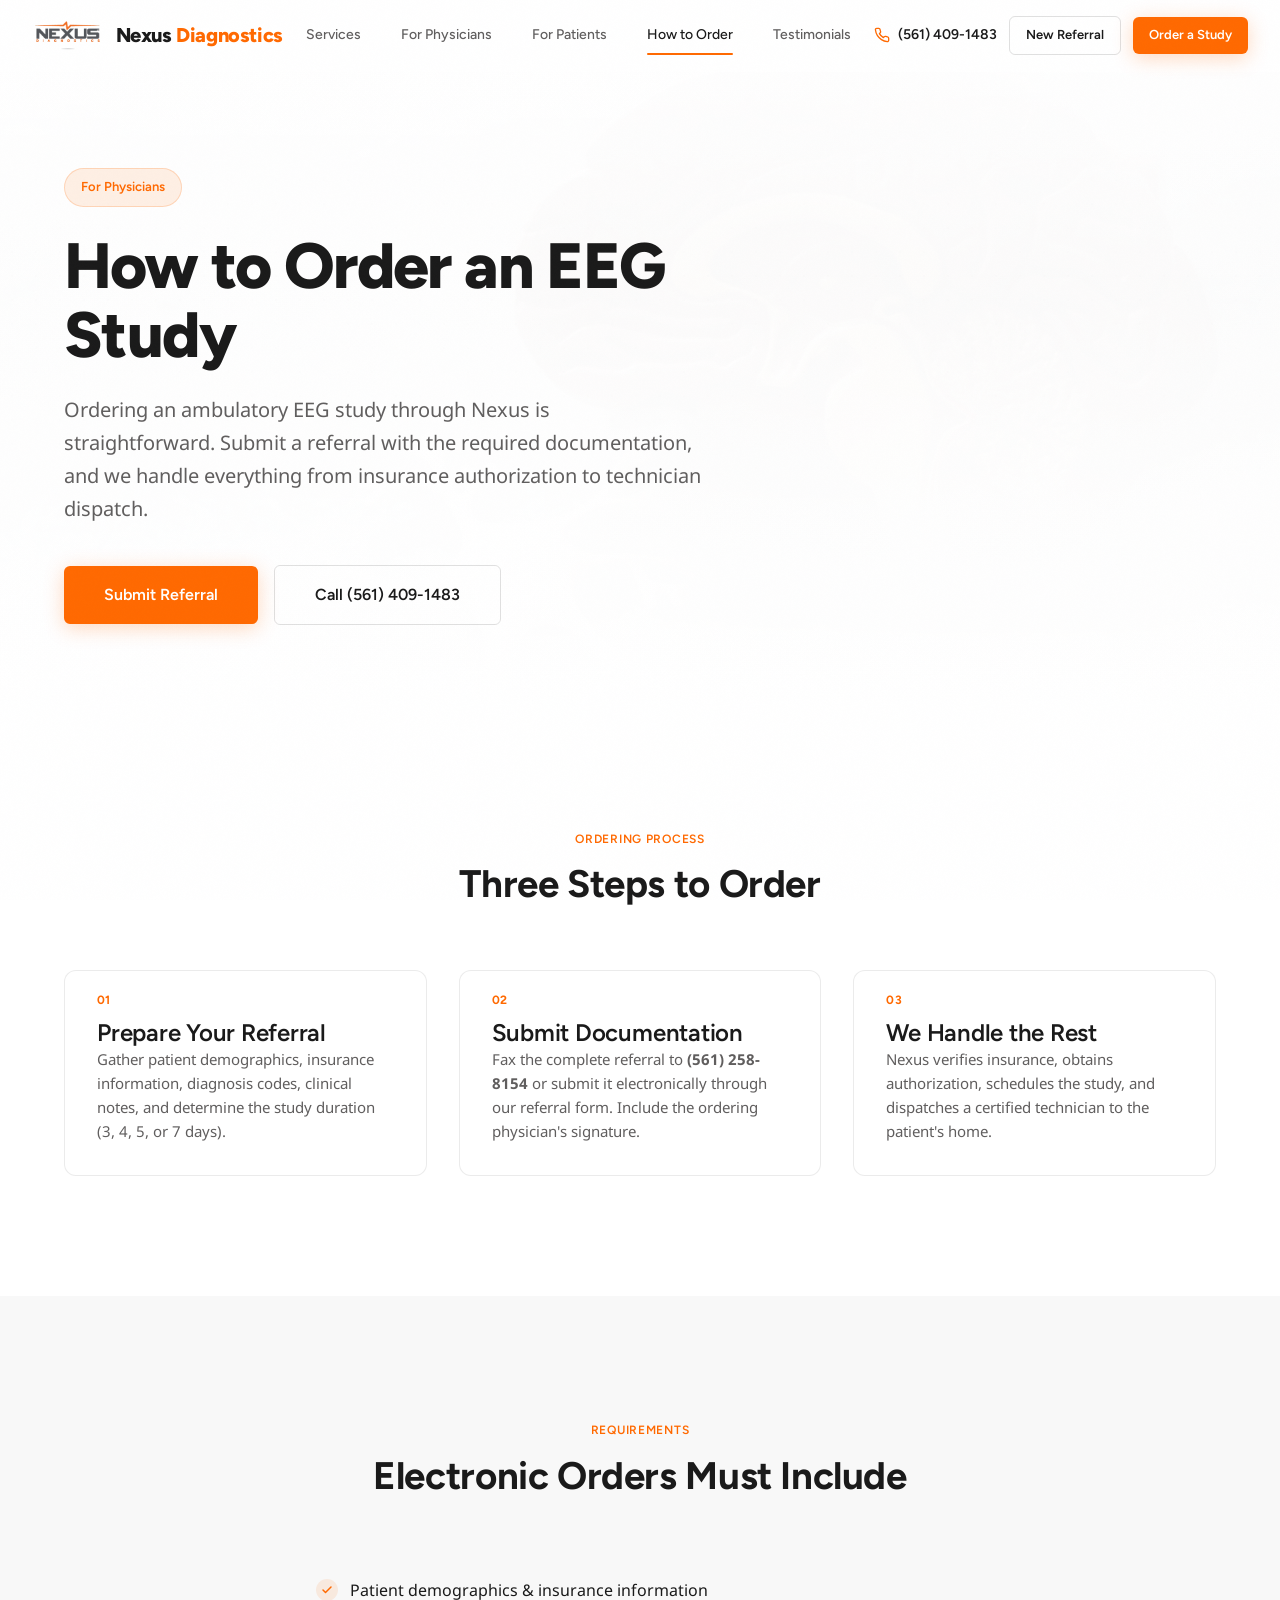
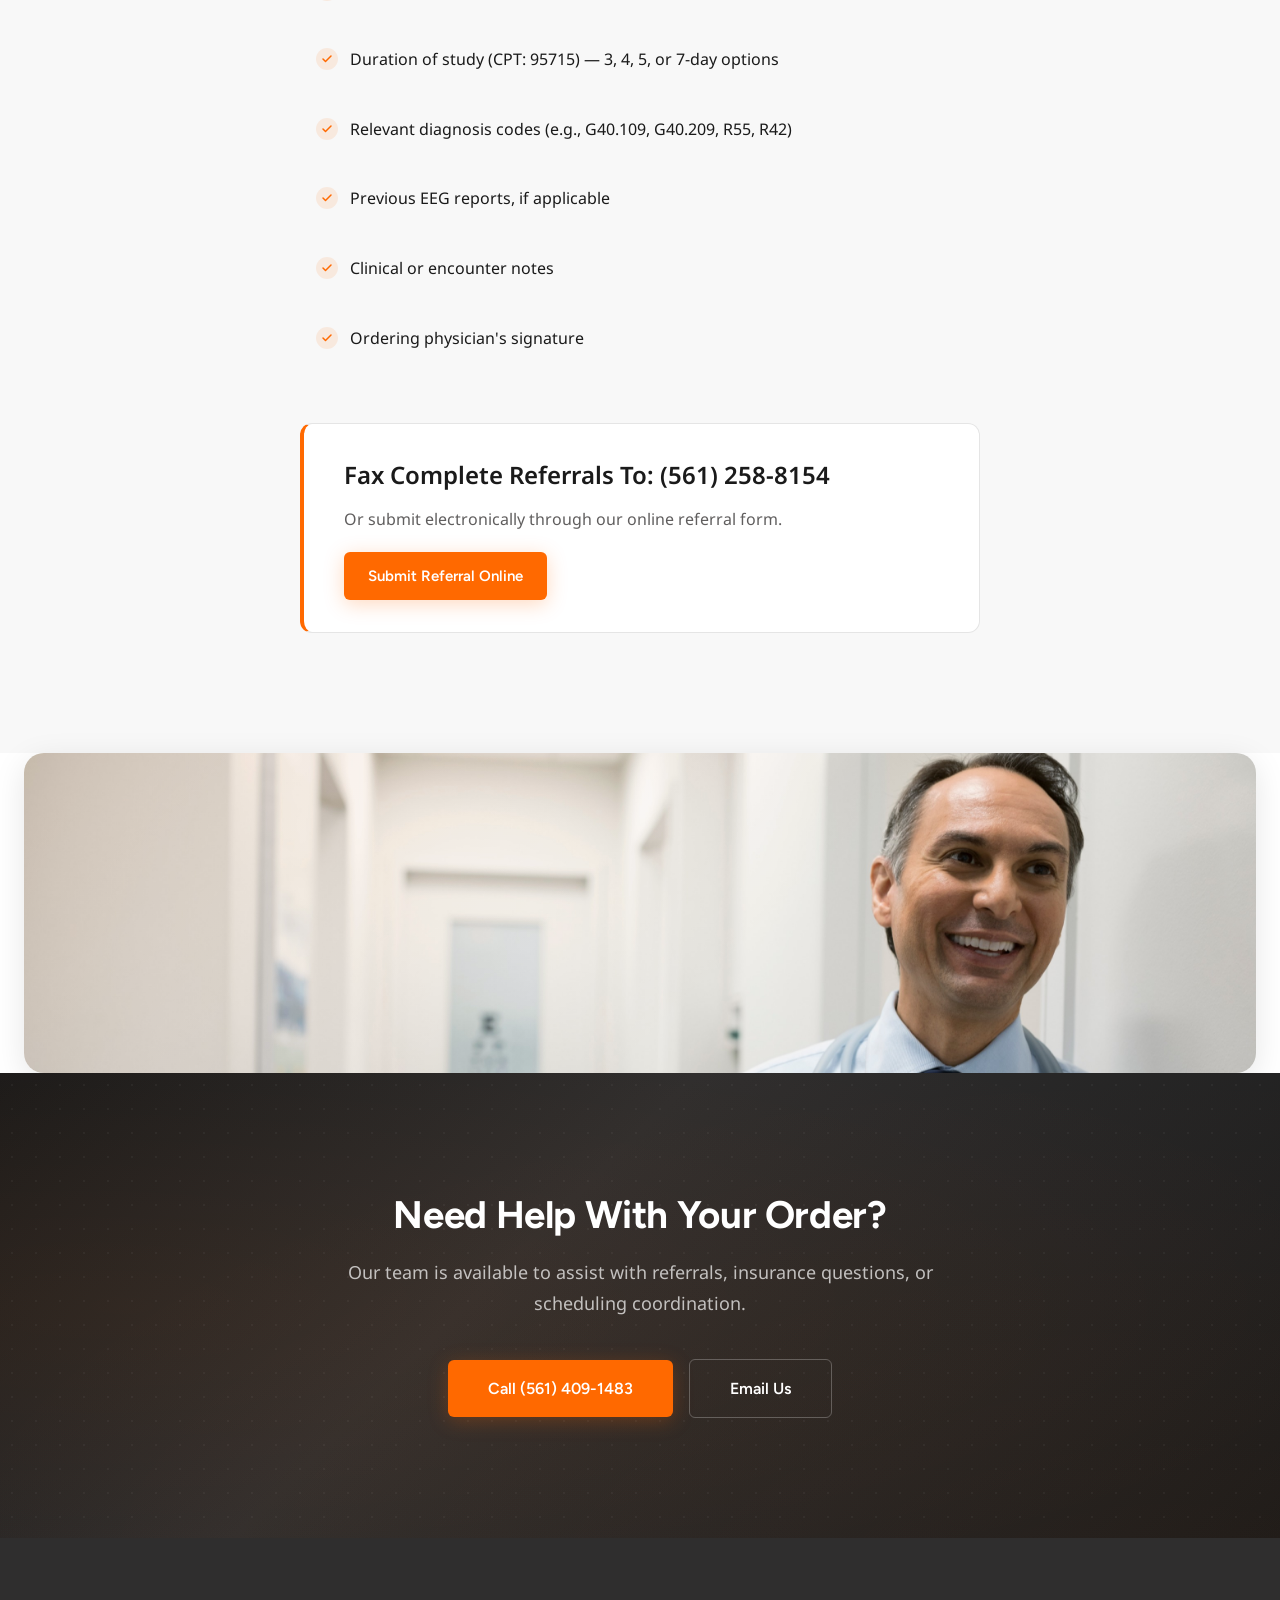
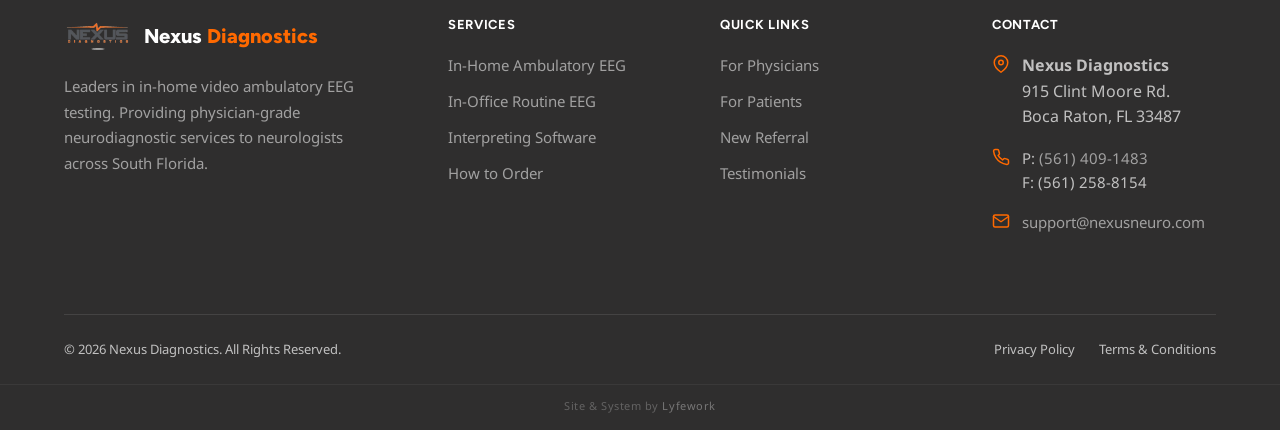
==== pages/ordering.html @ 886b4eed "Nexus Diagnostics — full 10-page website rebuild Complete rebuild of nexusneuro.com by Lyfework. - 1" ====
<!doctype html>
<html lang="en">
  <head>
    <meta charset="UTF-8" />
    <meta name="viewport" content="width=device-width, initial-scale=1.0" />
    <title>
      How to Order an EEG Study | Nexus Diagnostics | Boca Raton, FL
    </title>
    <meta
      name="description"
      content="Order an ambulatory EEG study from Nexus Diagnostics. Fax or submit electronically. We handle insurance, scheduling, and technician dispatch across South Florida."
    />
    <link rel="canonical" href="https://www.nexusneuro.com/ordering" />

    <!-- Open Graph -->
    <meta
      property="og:title"
      content="How to Order an EEG Study | Nexus Diagnostics"
    />
    <meta
      property="og:description"
      content="Order an ambulatory EEG study from Nexus Diagnostics. Fax or submit electronically. We handle insurance, scheduling, and technician dispatch across South Florida."
    />
    <meta property="og:url" content="https://www.nexusneuro.com/ordering" />
    <meta property="og:type" content="website" />
    <meta property="og:site_name" content="Nexus Diagnostics" />

    <!-- Twitter -->
    <meta name="twitter:card" content="summary_large_image" />
    <meta
      name="twitter:title"
      content="How to Order an EEG Study | Nexus Diagnostics"
    />
    <meta
      name="twitter:description"
      content="Order an ambulatory EEG study from Nexus Diagnostics. Fax or submit electronically. We handle insurance, scheduling, and technician dispatch across South Florida."
    />

    <!-- Fonts -->
    <link rel="preconnect" href="https://fonts.googleapis.com" />
    <link rel="preconnect" href="https://fonts.gstatic.com" crossorigin />
    <link
      href="https://fonts.googleapis.com/css2?family=Figtree:wght@400;500;600;700;800&family=Noto+Sans:wght@400;500;600;700&display=swap"
      rel="stylesheet"
    />

    <!-- Favicon -->
    <link rel="icon" href="data:image/svg+xml,<svg xmlns='http://www.w3.org/2000/svg' viewBox='0 0 100 100'><rect rx='20' width='100' height='100' fill='%23FF6900'/><text x='50' y='72' font-size='60' font-family='system-ui' font-weight='800' fill='white' text-anchor='middle'>N</text></svg>" type="image/svg+xml" />

    <!-- Styles -->
    <link rel="stylesheet" href="../css/main.css" />
  </head>
  <body class="noise">
    <!-- Skip to Content -->
    <a href="#main-content" class="skip-to-content">Skip to content</a>
    <!-- Scroll Progress -->
    <div class="scroll-progress" aria-hidden="true"></div>

    <!-- Header -->
    <header class="site-header" role="banner">
      <div class="header-inner">
        <a
          href="../index.html"
          class="header-logo"
          aria-label="Nexus Diagnostics Home"
        >
          <img
            src="../assets/images/nexus-logo.png"
            alt="Nexus Diagnostics"
            width="160"
            height="64"
          />
          <div class="header-logo-text">Nexus <span>Diagnostics</span></div>
        </a>

        <nav class="header-nav" aria-label="Main navigation">
          <a href="services.html">Services</a>
          <a href="physicians.html">For Physicians</a>
          <a href="patients.html">For Patients</a>
          <a href="ordering.html" class="active">How to Order</a>
          <a href="testimonials.html">Testimonials</a>
        </nav>

        <div class="header-ctas">
          <a
            href="tel:5614091483"
            class="header-phone"
            aria-label="Call Nexus Diagnostics"
          >
            <svg
              xmlns="http://www.w3.org/2000/svg"
              width="16"
              height="16"
              viewBox="0 0 24 24"
              fill="none"
              stroke="currentColor"
              stroke-width="2"
              stroke-linecap="round"
              stroke-linejoin="round"
            >
              <path
                d="M22 16.92v3a2 2 0 0 1-2.18 2 19.79 19.79 0 0 1-8.63-3.07 19.5 19.5 0 0 1-6-6 19.79 19.79 0 0 1-3.07-8.67A2 2 0 0 1 4.11 2h3a2 2 0 0 1 2 1.72 12.84 12.84 0 0 0 .7 2.81 2 2 0 0 1-.45 2.11L8.09 9.91a16 16 0 0 0 6 6l1.27-1.27a2 2 0 0 1 2.11-.45 12.84 12.84 0 0 0 2.81.7A2 2 0 0 1 22 16.92z"
              />
            </svg>
            (561) 409-1483
          </a>
          <a href="referral.html" class="btn btn-outline btn-sm"
            >New Referral</a
          >
          <a href="ordering.html" class="btn btn-primary btn-sm btn-shine"
            >Order a Study</a
          >
        </div>

        <button
          class="menu-toggle"
          aria-label="Open menu"
          aria-expanded="false"
        >
          <span></span><span></span><span></span>
        </button>
      </div>
    </header>

    <!-- Mobile Navigation -->
    <nav class="mobile-nav" aria-label="Mobile navigation">
      <a href="../index.html">Home</a>
      <a href="services.html">Services</a>
      <a href="physicians.html">For Physicians</a>
      <a href="patients.html">For Patients</a>
      <a href="ordering.html">How to Order</a>
      <a href="testimonials.html">Testimonials</a>
      <a href="referral.html">New Referral</a>
      <a href="tel:5614091483" class="btn btn-outline">(561) 409-1483</a>
      <a href="ordering.html" class="btn btn-primary btn-shine"
        >Order a Study</a
      >
    </nav>

    <main id="main-content">
    <!-- Hero -->
    <section class="hero hero-sub bg-dots-light hero-with-image">
      <div class="hero-bg-image" aria-hidden="true">
        <img
          src="../assets/images/medical-technology.jpg"
          alt=""
          width="1200"
          height="800"
          loading="eager"
        />
      </div>
      <div class="container">
        <div class="hero-content" style="max-width: 720px">
          <div class="hero-badge reveal">For Physicians</div>
          <h1 class="h-display hero-title blur-reveal">
            How to Order an EEG Study
          </h1>
          <p class="hero-subtitle reveal">
            Ordering an ambulatory EEG study through Nexus is straightforward.
            Submit a referral with the required documentation, and we handle
            everything from insurance authorization to technician dispatch.
          </p>
          <div class="hero-actions reveal">
            <a
              href="referral.html"
              class="btn btn-primary btn-lg btn-shine btn-magnetic"
              >Submit Referral</a
            >
            <a href="tel:5614091483" class="btn btn-outline btn-lg"
              >Call (561) 409-1483</a
            >
          </div>
        </div>
      </div>
    </section>

    <!-- How to Order Process -->
    <section class="section" id="how-to-order">
      <div class="container">
        <div
          class="text-center reveal"
          style="max-width: 600px; margin: 0 auto var(--space-11)"
        >
          <span class="label">Ordering Process</span>
          <h2 class="h2" style="margin-top: var(--space-3)">
            Three Steps to Order
          </h2>
        </div>

        <div class="process-steps stagger">
          <div class="process-step reveal">
            <h3 class="h4">Prepare Your Referral</h3>
            <p>
              Gather patient demographics, insurance information, diagnosis
              codes, clinical notes, and determine the study duration (3, 4, 5,
              or 7 days).
            </p>
          </div>
          <div class="process-step reveal">
            <h3 class="h4">Submit Documentation</h3>
            <p>
              Fax the complete referral to <strong>(561) 258-8154</strong> or
              submit it electronically through our referral form. Include the
              ordering physician's signature.
            </p>
          </div>
          <div class="process-step reveal">
            <h3 class="h4">We Handle the Rest</h3>
            <p>
              Nexus verifies insurance, obtains authorization, schedules the
              study, and dispatches a certified technician to the patient's
              home.
            </p>
          </div>
        </div>
      </div>
    </section>

    <!-- Requirements -->
    <section class="section section-alt" id="requirements">
      <div class="container">
        <div
          class="text-center reveal"
          style="max-width: 600px; margin: 0 auto var(--space-11)"
        >
          <span class="label">Requirements</span>
          <h2 class="h2" style="margin-top: var(--space-3)">
            Electronic Orders Must Include
          </h2>
        </div>

        <div style="max-width: 680px; margin: 0 auto">
          <div class="checklist stagger">
            <div class="checklist-item reveal">
              <div class="checklist-icon">
                <svg
                  xmlns="http://www.w3.org/2000/svg"
                  width="12"
                  height="12"
                  viewBox="0 0 24 24"
                  fill="none"
                  stroke="currentColor"
                  stroke-width="3"
                  stroke-linecap="round"
                  stroke-linejoin="round"
                >
                  <polyline points="20 6 9 17 4 12" />
                </svg>
              </div>
              <span>Patient demographics &amp; insurance information</span>
            </div>
            <div class="checklist-item reveal">
              <div class="checklist-icon">
                <svg
                  xmlns="http://www.w3.org/2000/svg"
                  width="12"
                  height="12"
                  viewBox="0 0 24 24"
                  fill="none"
                  stroke="currentColor"
                  stroke-width="3"
                  stroke-linecap="round"
                  stroke-linejoin="round"
                >
                  <polyline points="20 6 9 17 4 12" />
                </svg>
              </div>
              <span
                >Duration of study (CPT: 95715) &mdash; 3, 4, 5, or 7-day
                options</span
              >
            </div>
            <div class="checklist-item reveal">
              <div class="checklist-icon">
                <svg
                  xmlns="http://www.w3.org/2000/svg"
                  width="12"
                  height="12"
                  viewBox="0 0 24 24"
                  fill="none"
                  stroke="currentColor"
                  stroke-width="3"
                  stroke-linecap="round"
                  stroke-linejoin="round"
                >
                  <polyline points="20 6 9 17 4 12" />
                </svg>
              </div>
              <span
                >Relevant diagnosis codes (e.g., G40.109, G40.209, R55,
                R42)</span
              >
            </div>
            <div class="checklist-item reveal">
              <div class="checklist-icon">
                <svg
                  xmlns="http://www.w3.org/2000/svg"
                  width="12"
                  height="12"
                  viewBox="0 0 24 24"
                  fill="none"
                  stroke="currentColor"
                  stroke-width="3"
                  stroke-linecap="round"
                  stroke-linejoin="round"
                >
                  <polyline points="20 6 9 17 4 12" />
                </svg>
              </div>
              <span>Previous EEG reports, if applicable</span>
            </div>
            <div class="checklist-item reveal">
              <div class="checklist-icon">
                <svg
                  xmlns="http://www.w3.org/2000/svg"
                  width="12"
                  height="12"
                  viewBox="0 0 24 24"
                  fill="none"
                  stroke="currentColor"
                  stroke-width="3"
                  stroke-linecap="round"
                  stroke-linejoin="round"
                >
                  <polyline points="20 6 9 17 4 12" />
                </svg>
              </div>
              <span>Clinical or encounter notes</span>
            </div>
            <div class="checklist-item reveal">
              <div class="checklist-icon">
                <svg
                  xmlns="http://www.w3.org/2000/svg"
                  width="12"
                  height="12"
                  viewBox="0 0 24 24"
                  fill="none"
                  stroke="currentColor"
                  stroke-width="3"
                  stroke-linecap="round"
                  stroke-linejoin="round"
                >
                  <polyline points="20 6 9 17 4 12" />
                </svg>
              </div>
              <span>Ordering physician's signature</span>
            </div>
          </div>

          <!-- Fax Callout -->
          <div
            class="reveal"
            style="
              margin-top: var(--space-10);
              border: 1px solid var(--color-gray-200);
              border-left: 4px solid var(--color-primary);
              border-radius: var(--radius-md);
              padding: var(--space-7) var(--space-8);
              background: var(--color-white);
            "
          >
            <p class="h4" style="margin-bottom: var(--space-3)">
              Fax Complete Referrals To: (561) 258-8154
            </p>
            <p class="text-muted" style="margin-bottom: var(--space-5)">
              Or submit electronically through our online referral form.
            </p>
            <a href="referral.html" class="btn btn-primary btn-shine"
              >Submit Referral Online</a
            >
          </div>
        </div>
      </div>
    </section>

    <div style="padding: 0 var(--space-6); max-width: 1400px; margin: 0 auto">
      <div
        class="section-image reveal"
        style="max-height: 300px; overflow: hidden"
      >
        <img
          src="../assets/images/physician-consult.jpg"
          alt="Physician ordering an ambulatory EEG study"
          width="1200"
          height="300"
          loading="lazy"
          style="object-position: center 30%"
        />
        <div class="section-image-overlay"></div>
      </div>
    </div>

    <!-- CTA Section -->
    <section class="cta-section">
      <div class="cta-dots"></div>
      <div class="container" style="position: relative; z-index: 1">
        <div class="text-center" style="max-width: 640px; margin: 0 auto">
          <h2 class="h2 reveal">Need Help With Your Order?</h2>
          <p
            class="body-lg reveal"
            style="margin-top: var(--space-5); margin-bottom: var(--space-8)"
          >
            Our team is available to assist with referrals, insurance questions,
            or scheduling coordination.
          </p>
          <div class="hero-actions reveal" style="justify-content: center">
            <a
              href="tel:5614091483"
              class="btn btn-primary btn-lg btn-shine btn-magnetic"
              >Call (561) 409-1483</a
            >
            <a
              href="mailto:support@nexusneuro.com"
              class="btn btn-outline btn-lg"
              style="
                border-color: rgba(255, 255, 255, 0.25);
                color: var(--color-white);
              "
              >Email Us</a
            >
          </div>
        </div>
      </div>
    </section>

    </main>

    <!-- Back to Top -->
    <button class="back-to-top" aria-label="Back to top">
      <svg xmlns="http://www.w3.org/2000/svg" width="20" height="20" viewBox="0 0 24 24" fill="none" stroke="currentColor" stroke-width="2.5" stroke-linecap="round" stroke-linejoin="round"><polyline points="18 15 12 9 6 15"/></svg>
    </button>

    <!-- Footer -->
    <footer class="site-footer">
      <div class="container">
        <div class="footer-top">
          <div class="footer-brand reveal">
            <div class="footer-logo">
              <img
                src="../assets/images/nexus-logo.png"
                alt="Nexus Diagnostics"
                width="140"
                height="56"
              />
              <div class="footer-logo-text">Nexus <span>Diagnostics</span></div>
            </div>
            <p>
              Leaders in in-home video ambulatory EEG testing. Providing
              physician-grade neurodiagnostic services to neurologists across
              South Florida.
            </p>
          </div>

          <div class="reveal">
            <h4 class="footer-heading">Services</h4>
            <div class="footer-links">
              <a href="services.html">In-Home Ambulatory EEG</a>
              <a href="services.html">In-Office Routine EEG</a>
              <a href="services.html">Interpreting Software</a>
              <a href="ordering.html">How to Order</a>
            </div>
          </div>

          <div class="reveal">
            <h4 class="footer-heading">Quick Links</h4>
            <div class="footer-links">
              <a href="physicians.html">For Physicians</a>
              <a href="patients.html">For Patients</a>
              <a href="referral.html">New Referral</a>
              <a href="testimonials.html">Testimonials</a>
            </div>
          </div>

          <div class="reveal">
            <h4 class="footer-heading">Contact</h4>
            <div class="footer-contact-item">
              <svg
                xmlns="http://www.w3.org/2000/svg"
                width="18"
                height="18"
                viewBox="0 0 24 24"
                fill="none"
                stroke="currentColor"
                stroke-width="2"
                stroke-linecap="round"
                stroke-linejoin="round"
              >
                <path d="M21 10c0 7-9 13-9 13s-9-6-9-13a9 9 0 0 1 18 0z" />
                <circle cx="12" cy="10" r="3" />
              </svg>
              <address style="font-style: normal">
                <strong>Nexus Diagnostics</strong><br />915 Clint Moore Rd.<br />Boca
                Raton, FL 33487
              </address>
            </div>
            <div class="footer-contact-item">
              <svg
                xmlns="http://www.w3.org/2000/svg"
                width="18"
                height="18"
                viewBox="0 0 24 24"
                fill="none"
                stroke="currentColor"
                stroke-width="2"
                stroke-linecap="round"
                stroke-linejoin="round"
              >
                <path
                  d="M22 16.92v3a2 2 0 0 1-2.18 2 19.79 19.79 0 0 1-8.63-3.07 19.5 19.5 0 0 1-6-6 19.79 19.79 0 0 1-3.07-8.67A2 2 0 0 1 4.11 2h3a2 2 0 0 1 2 1.72 12.84 12.84 0 0 0 .7 2.81 2 2 0 0 1-.45 2.11L8.09 9.91a16 16 0 0 0 6 6l1.27-1.27a2 2 0 0 1 2.11-.45 12.84 12.84 0 0 0 2.81.7A2 2 0 0 1 22 16.92z"
                />
              </svg>
              <span
                >P: <a href="tel:5614091483">(561) 409-1483</a><br />F: (561)
                258-8154</span
              >
            </div>
            <div class="footer-contact-item">
              <svg
                xmlns="http://www.w3.org/2000/svg"
                width="18"
                height="18"
                viewBox="0 0 24 24"
                fill="none"
                stroke="currentColor"
                stroke-width="2"
                stroke-linecap="round"
                stroke-linejoin="round"
              >
                <path
                  d="M4 4h16c1.1 0 2 .9 2 2v12c0 1.1-.9 2-2 2H4c-1.1 0-2-.9-2-2V6c0-1.1.9-2 2-2z"
                />
                <polyline points="22,6 12,13 2,6" />
              </svg>
              <span
                ><a href="mailto:support@nexusneuro.com"
                  >support@nexusneuro.com</a
                ></span
              >
            </div>
          </div>
        </div>

        <div class="footer-bottom">
          <span
            >&copy; <span data-year></span> Nexus Diagnostics. All Rights
            Reserved.</span
          >
          <div class="footer-legal">
            <a href="privacy-policy.html">Privacy Policy</a>
            <a href="terms.html">Terms &amp; Conditions</a>
          </div>
        </div>
      </div>

      <div class="lyf-credit">
        Site &amp; System by
        <a href="https://lyfework.io" target="_blank" rel="noopener"
          >Lyfework</a
        >
      </div>
    </footer>

    <!-- Mobile Sticky CTA -->
    <div class="mobile-cta-bar">
      <a href="tel:5614091483" class="btn btn-outline btn-sm">Call Now</a>
      <a href="ordering.html" class="btn btn-primary btn-sm btn-shine">Order a Study</a>
    </div>

    <script src="../js/main.js"></script>
  </body>
</html>
---- css/main.css ----
/* ============================================================
   NEXUS DIAGNOSTICS — Master Stylesheet
   Rebuild by Lyfework | 2026
   ============================================================ */

/* --- CSS Reset --- */
*,
*::before,
*::after {
  box-sizing: border-box;
  margin: 0;
  padding: 0;
}
html {
  scroll-behavior: smooth;
  -webkit-text-size-adjust: 100%;
  text-size-adjust: 100%;
}
body {
  -webkit-font-smoothing: antialiased;
  -moz-osx-font-smoothing: grayscale;
  text-rendering: optimizeLegibility;
}
img,
picture,
video,
canvas,
svg {
  display: block;
  max-width: 100%;
}
input,
button,
textarea,
select {
  font: inherit;
}
p,
h1,
h2,
h3,
h4,
h5,
h6 {
  overflow-wrap: break-word;
}
a {
  color: inherit;
  text-decoration: none;
}
ul,
ol {
  list-style: none;
}
button {
  cursor: pointer;
  border: none;
  background: none;
}

/* --- Custom Properties --- */
:root {
  /* Brand Colors — extracted from source (#FF6900 primary) */
  --color-primary: #ff6900;
  --color-primary-dark: #e85d00;
  --color-primary-light: #ff8533;
  --color-primary-10: rgba(255, 105, 0, 0.1);
  --color-primary-20: rgba(255, 105, 0, 0.2);

  /* Neutrals — extracted from source grays */
  --color-gray-900: #2f2e2e;
  --color-gray-800: #3d3c3c;
  --color-gray-700: #605e5e;
  --color-gray-600: #787676;
  --color-gray-500: #a0a09f;
  --color-gray-400: #b0b0b0;
  --color-gray-300: #cccccc;
  --color-gray-200: #e5e5e5;
  --color-gray-100: #f5f5f5;
  --color-gray-50: #fafafa;
  --color-white: #ffffff;
  --color-text: #1a1a1a;
  --color-text-secondary: #605e5e;
  --color-text-muted: #a0a09f;

  /* Surfaces */
  --color-bg: #ffffff;
  --color-bg-alt: #f8f8f8;
  --color-surface: #ffffff;
  --color-surface-raised: #ffffff;
  --color-border: rgba(0, 0, 0, 0.08);
  --color-border-strong: rgba(0, 0, 0, 0.12);

  /* Typography */
  --font-display: "Figtree", system-ui, sans-serif;
  --font-body: "Noto Sans", system-ui, sans-serif;

  /* Spacing Scale (8px base) */
  --space-1: 4px;
  --space-2: 8px;
  --space-3: 12px;
  --space-4: 16px;
  --space-5: 20px;
  --space-6: 24px;
  --space-7: 32px;
  --space-8: 40px;
  --space-9: 48px;
  --space-10: 56px;
  --space-11: 64px;
  --space-12: 80px;
  --space-13: 96px;
  --space-14: 120px;
  --space-15: 160px;

  /* Layout */
  --max-width: 1200px;
  --max-width-narrow: 900px;
  --max-width-wide: 1400px;
  --header-height: 72px;

  /* Radii */
  --radius-sm: 6px;
  --radius-md: 12px;
  --radius-lg: 20px;
  --radius-xl: 28px;
  --radius-full: 9999px;

  /* Shadows */
  --shadow-xs: 0 1px 2px rgba(0, 0, 0, 0.04);
  --shadow-sm: 0 2px 8px rgba(0, 0, 0, 0.06);
  --shadow-md: 0 4px 16px rgba(0, 0, 0, 0.08);
  --shadow-lg: 0 8px 32px rgba(0, 0, 0, 0.1);
  --shadow-xl: 0 16px 48px rgba(0, 0, 0, 0.12);
  --shadow-primary: 0 4px 20px rgba(255, 105, 0, 0.25);

  /* Transitions */
  --ease-out: cubic-bezier(0.25, 0.46, 0.45, 0.94);
  --ease-in-out: cubic-bezier(0.42, 0, 0.58, 1);
  --ease-spring: cubic-bezier(0.34, 1.56, 0.64, 1);
  --duration-fast: 150ms;
  --duration-base: 250ms;
  --duration-slow: 400ms;
  --duration-reveal: 600ms;
}

@media (prefers-reduced-motion: reduce) {
  :root {
    --duration-fast: 0ms;
    --duration-base: 0ms;
    --duration-slow: 0ms;
    --duration-reveal: 0ms;
  }
  *,
  *::before,
  *::after {
    animation-duration: 0.01ms !important;
    animation-iteration-count: 1 !important;
    transition-duration: 0.01ms !important;
    scroll-behavior: auto !important;
  }
}

/* --- Typography System --- */
body {
  font-family: var(--font-body);
  font-size: 16px;
  line-height: 1.6;
  color: var(--color-text);
  background: var(--color-bg);
}

h1,
h2,
h3,
h4,
h5,
h6 {
  font-family: var(--font-display);
  font-weight: 700;
  line-height: 1.15;
  color: var(--color-text);
  letter-spacing: -0.01em;
}

.h-display {
  font-size: clamp(2.5rem, 5vw, 4rem);
  font-weight: 800;
  line-height: 1.08;
  letter-spacing: -0.025em;
}
.h1 {
  font-size: clamp(2rem, 4vw, 3.25rem);
  font-weight: 700;
}
.h2 {
  font-size: clamp(1.75rem, 3vw, 2.5rem);
  font-weight: 700;
}
.h3 {
  font-size: clamp(1.375rem, 2.5vw, 1.875rem);
  font-weight: 700;
}
.h4 {
  font-size: clamp(1.125rem, 2vw, 1.5rem);
  font-weight: 600;
}
.h5 {
  font-size: 1.125rem;
  font-weight: 600;
}

.body-lg {
  font-size: 1.125rem;
  line-height: 1.7;
}
.body-md {
  font-size: 1rem;
  line-height: 1.6;
}
.body-sm {
  font-size: 0.875rem;
  line-height: 1.5;
}
.body-xs {
  font-size: 0.8125rem;
  line-height: 1.5;
}

.label {
  font-family: var(--font-display);
  font-size: 0.75rem;
  font-weight: 600;
  letter-spacing: 0.06em;
  text-transform: uppercase;
  color: var(--color-primary);
}
.label-lg {
  font-family: var(--font-display);
  font-size: 0.8125rem;
  font-weight: 600;
  letter-spacing: 0.05em;
  text-transform: uppercase;
}

.text-muted {
  color: var(--color-text-secondary);
}
.text-primary {
  color: var(--color-primary);
}
.text-center {
  text-align: center;
}
.text-balance {
  text-wrap: balance;
}

/* --- Layout --- */
.container {
  width: 100%;
  max-width: var(--max-width);
  margin: 0 auto;
  padding: 0 var(--space-6);
}
.container-narrow {
  max-width: var(--max-width-narrow);
  margin: 0 auto;
  padding: 0 var(--space-6);
}
.container-wide {
  max-width: var(--max-width-wide);
  margin: 0 auto;
  padding: 0 var(--space-6);
}

.section {
  padding: var(--space-14) 0;
}
.section-sm {
  padding: var(--space-12) 0;
}
.section-lg {
  padding: var(--space-15) 0;
}
.section-alt {
  background: var(--color-bg-alt);
}

.grid {
  display: grid;
  gap: var(--space-7);
}
.grid-2 {
  grid-template-columns: repeat(2, 1fr);
}
.grid-3 {
  grid-template-columns: repeat(3, 1fr);
}
.grid-4 {
  grid-template-columns: repeat(4, 1fr);
}

.flex {
  display: flex;
}
.flex-col {
  flex-direction: column;
}
.flex-center {
  align-items: center;
  justify-content: center;
}
.flex-between {
  justify-content: space-between;
}
.flex-wrap {
  flex-wrap: wrap;
}
.gap-1 {
  gap: var(--space-1);
}
.gap-2 {
  gap: var(--space-2);
}
.gap-3 {
  gap: var(--space-3);
}
.gap-4 {
  gap: var(--space-4);
}
.gap-5 {
  gap: var(--space-5);
}
.gap-6 {
  gap: var(--space-6);
}
.gap-7 {
  gap: var(--space-7);
}
.gap-8 {
  gap: var(--space-8);
}
.gap-9 {
  gap: var(--space-9);
}

/* --- Scroll Progress Bar --- */
.scroll-progress {
  position: fixed;
  top: 0;
  left: 0;
  width: 0;
  height: 3px;
  background: var(--color-primary);
  z-index: 1001;
  transition: none;
  pointer-events: none;
}

/* --- Dot Grid Background --- */
.bg-dots {
  background-image: radial-gradient(
    circle,
    var(--color-gray-300) 0.75px,
    transparent 0.75px
  );
  background-size: 24px 24px;
}
.bg-dots-light {
  background-image: radial-gradient(
    circle,
    rgba(0, 0, 0, 0.04) 0.75px,
    transparent 0.75px
  );
  background-size: 24px 24px;
}

/* --- Noise Texture Overlay --- */
.noise::after {
  content: "";
  position: fixed;
  inset: 0;
  pointer-events: none;
  z-index: 9999;
  opacity: 0.018;
  background-image: url("data:image/svg+xml,%3Csvg viewBox='0 0 256 256' xmlns='http://www.w3.org/2000/svg'%3E%3Cfilter id='n'%3E%3CfeTurbulence type='fractalNoise' baseFrequency='.85' numOctaves='4' stitchTiles='stitch'/%3E%3C/filter%3E%3Crect width='100%25' height='100%25' filter='url(%23n)'/%3E%3C/svg%3E");
  background-size: 128px 128px;
}

/* --- Header / Navigation --- */
.site-header {
  position: fixed;
  top: 0;
  left: 0;
  right: 0;
  z-index: 1000;
  height: var(--header-height);
  display: flex;
  align-items: center;
  padding: 0 var(--space-7);
  background: rgba(255, 255, 255, 0.92);
  backdrop-filter: blur(12px);
  -webkit-backdrop-filter: blur(12px);
  border-bottom: 1px solid transparent;
  transition:
    border-color var(--duration-base) var(--ease-out),
    box-shadow var(--duration-base) var(--ease-out),
    background var(--duration-base) var(--ease-out);
}
.site-header.scrolled {
  border-bottom-color: var(--color-border);
  box-shadow: var(--shadow-xs);
}
.header-inner {
  display: flex;
  align-items: center;
  justify-content: space-between;
  width: 100%;
  max-width: var(--max-width-wide);
  margin: 0 auto;
}
.header-logo {
  display: flex;
  align-items: center;
  gap: var(--space-3);
}
.header-logo img {
  height: 38px;
  width: auto;
}
.header-logo-text {
  font-family: var(--font-display);
  font-weight: 800;
  font-size: 1.25rem;
  color: var(--color-text);
  letter-spacing: -0.02em;
}
.header-logo-text span {
  color: var(--color-primary);
}

.header-nav {
  display: flex;
  align-items: center;
  gap: var(--space-8);
}
.header-nav a {
  font-family: var(--font-display);
  font-size: 0.875rem;
  font-weight: 500;
  color: var(--color-text-secondary);
  padding: var(--space-2) 0;
  position: relative;
  transition: color var(--duration-fast) var(--ease-out);
}
.header-nav a::after {
  content: "";
  position: absolute;
  bottom: 0;
  left: 0;
  width: 0;
  height: 2px;
  background: var(--color-primary);
  border-radius: 1px;
  transition: width var(--duration-base) var(--ease-out);
}
.header-nav a:hover,
.header-nav a.active {
  color: var(--color-text);
}
.header-nav a:hover::after,
.header-nav a.active::after {
  width: 100%;
}

.header-ctas {
  display: flex;
  align-items: center;
  gap: var(--space-3);
}
.header-phone {
  font-family: var(--font-display);
  font-size: 0.875rem;
  font-weight: 600;
  color: var(--color-text);
  display: flex;
  align-items: center;
  gap: var(--space-2);
}
.header-phone svg {
  width: 16px;
  height: 16px;
  color: var(--color-primary);
}

/* --- Buttons --- */
.btn {
  display: inline-flex;
  align-items: center;
  justify-content: center;
  gap: var(--space-2);
  font-family: var(--font-display);
  font-weight: 600;
  font-size: 0.9375rem;
  padding: var(--space-3) var(--space-6);
  border-radius: var(--radius-sm);
  transition: all var(--duration-base) var(--ease-out);
  white-space: nowrap;
  min-height: 44px;
  position: relative;
  overflow: hidden;
}
.btn-primary {
  background: var(--color-primary);
  color: var(--color-white);
  box-shadow: var(--shadow-primary);
}
.btn-primary:hover {
  background: var(--color-primary-dark);
  box-shadow: 0 6px 24px rgba(255, 105, 0, 0.35);
  transform: translateY(-1px);
}
.btn-primary:active {
  transform: translateY(0);
}

.btn-secondary {
  background: var(--color-text);
  color: var(--color-white);
}
.btn-secondary:hover {
  background: var(--color-gray-800);
  transform: translateY(-1px);
}

.btn-outline {
  border: 1.5px solid var(--color-border-strong);
  color: var(--color-text);
  background: transparent;
}
.btn-outline:hover {
  border-color: var(--color-primary);
  color: var(--color-primary);
  background: var(--color-primary-10);
}

.btn-ghost {
  color: var(--color-primary);
  background: transparent;
  padding: var(--space-2) var(--space-3);
}
.btn-ghost:hover {
  background: var(--color-primary-10);
}

.btn-sm {
  font-size: 0.8125rem;
  padding: var(--space-2) var(--space-4);
  min-height: 36px;
}
.btn-lg {
  font-size: 1rem;
  padding: var(--space-4) var(--space-8);
  min-height: 52px;
}

/* Magnetic button effect */
.btn-magnetic {
  transition: transform var(--duration-fast) var(--ease-out);
}

/* Shine sweep on hover */
.btn-shine::before {
  content: "";
  position: absolute;
  top: 0;
  left: -100%;
  width: 100%;
  height: 100%;
  background: linear-gradient(
    90deg,
    transparent,
    rgba(255, 255, 255, 0.2),
    transparent
  );
  transition: left var(--duration-slow) var(--ease-out);
}
.btn-shine:hover::before {
  left: 100%;
}

/* --- Cards --- */
.card {
  background: var(--color-surface);
  border: 1px solid var(--color-border);
  border-radius: var(--radius-md);
  padding: var(--space-7);
  transition:
    transform var(--duration-base) var(--ease-out),
    box-shadow var(--duration-base) var(--ease-out),
    border-color var(--duration-base) var(--ease-out);
}
.card:hover {
  transform: translateY(-4px);
  box-shadow: var(--shadow-lg);
  border-color: var(--color-border-strong);
}
.card-icon {
  width: 48px;
  height: 48px;
  border-radius: var(--radius-sm);
  background: var(--color-primary-10);
  display: flex;
  align-items: center;
  justify-content: center;
  margin-bottom: var(--space-5);
  color: var(--color-primary);
}
.card-icon svg {
  width: 24px;
  height: 24px;
}

/* Glare hover effect */
.card-glare {
  position: relative;
  overflow: hidden;
}
.card-glare::before {
  content: "";
  position: absolute;
  width: 200px;
  height: 200px;
  background: radial-gradient(circle, rgba(255, 105, 0, 0.08), transparent 70%);
  border-radius: 50%;
  pointer-events: none;
  opacity: 0;
  transition: opacity var(--duration-base) var(--ease-out);
  transform: translate(-50%, -50%);
}
.card-glare:hover::before {
  opacity: 1;
}

/* --- Hero Sections --- */
.hero {
  position: relative;
  padding: calc(var(--header-height) + var(--space-14)) 0 var(--space-14);
  overflow: hidden;
  min-height: 75vh;
  display: flex;
  align-items: center;
}
.hero-home {
  min-height: 92vh;
}
.hero-content {
  position: relative;
  z-index: 2;
}
.hero-badge {
  display: inline-flex;
  align-items: center;
  gap: var(--space-2);
  padding: var(--space-2) var(--space-4);
  background: var(--color-primary-10);
  border: 1px solid var(--color-primary-20);
  border-radius: var(--radius-full);
  font-family: var(--font-display);
  font-size: 0.8125rem;
  font-weight: 600;
  color: var(--color-primary);
  margin-bottom: var(--space-6);
}
.hero-badge svg {
  width: 14px;
  height: 14px;
}
.hero-title {
  margin-bottom: var(--space-6);
}
.hero-subtitle {
  font-size: clamp(1.0625rem, 2vw, 1.25rem);
  line-height: 1.65;
  color: var(--color-text-secondary);
  max-width: 640px;
  margin-bottom: var(--space-8);
}
.hero-actions {
  display: flex;
  flex-wrap: wrap;
  gap: var(--space-4);
  align-items: center;
}

/* Subpage hero (shorter) */
.hero-sub {
  min-height: auto;
  padding: calc(var(--header-height) + var(--space-13)) 0 var(--space-12);
}

/* --- Trust Bar / Marquee --- */
.trust-bar {
  padding: var(--space-9) 0;
  border-top: 1px solid var(--color-border);
  border-bottom: 1px solid var(--color-border);
  overflow: hidden;
}
.marquee-track {
  display: flex;
  gap: var(--space-12);
  animation: marquee 40s linear infinite;
  width: max-content;
}
.marquee-item {
  display: flex;
  align-items: center;
  gap: var(--space-3);
  font-family: var(--font-display);
  font-size: 1rem;
  font-weight: 600;
  color: var(--color-text-secondary);
  white-space: nowrap;
}
.marquee-item svg {
  width: 20px;
  height: 20px;
  color: var(--color-primary);
  flex-shrink: 0;
}
.marquee-dot {
  width: 6px;
  height: 6px;
  border-radius: 50%;
  background: var(--color-gray-300);
  flex-shrink: 0;
}

@keyframes marquee {
  0% {
    transform: translateX(0);
  }
  100% {
    transform: translateX(-50%);
  }
}

/* --- Service Cards --- */
.service-card {
  padding: var(--space-8);
  border-radius: var(--radius-lg);
  border: 1px solid var(--color-border);
  background: var(--color-surface);
  transition: all var(--duration-base) var(--ease-out);
  position: relative;
  overflow: hidden;
}
.service-card::before {
  content: "";
  position: absolute;
  top: 0;
  left: 0;
  right: 0;
  height: 3px;
  background: var(--color-primary);
  transform: scaleX(0);
  transform-origin: left;
  transition: transform var(--duration-slow) var(--ease-out);
}
.service-card:hover::before {
  transform: scaleX(1);
}
.service-card:hover {
  border-color: var(--color-primary-20);
  box-shadow: var(--shadow-lg);
  transform: translateY(-6px);
}
.service-card-icon {
  width: 56px;
  height: 56px;
  border-radius: var(--radius-md);
  background: var(--color-primary-10);
  display: flex;
  align-items: center;
  justify-content: center;
  margin-bottom: var(--space-6);
  color: var(--color-primary);
}
.service-card-icon svg {
  width: 28px;
  height: 28px;
}
.service-card h3 {
  margin-bottom: var(--space-3);
}
.service-card p {
  color: var(--color-text-secondary);
  margin-bottom: var(--space-5);
}
.service-card-link {
  font-family: var(--font-display);
  font-size: 0.875rem;
  font-weight: 600;
  color: var(--color-primary);
  display: inline-flex;
  align-items: center;
  gap: var(--space-2);
  transition: gap var(--duration-base) var(--ease-out);
}
.service-card-link:hover {
  gap: var(--space-3);
}
.service-card-link svg {
  width: 16px;
  height: 16px;
  transition: transform var(--duration-base) var(--ease-out);
}
.service-card-link:hover svg {
  transform: translateX(2px);
}

/* --- Stats Section --- */
.stats-grid {
  display: grid;
  grid-template-columns: repeat(4, 1fr);
  gap: var(--space-7);
}
.stat-item {
  text-align: center;
  padding: var(--space-7);
}
.stat-number {
  font-family: var(--font-display);
  font-size: clamp(2.5rem, 4vw, 3.5rem);
  font-weight: 800;
  color: var(--color-primary);
  line-height: 1;
  margin-bottom: var(--space-2);
}
.stat-suffix {
  font-size: 0.6em;
  font-weight: 700;
}
.stat-label {
  font-size: 0.9375rem;
  color: var(--color-text-secondary);
  font-weight: 500;
}

/* --- Process / Timeline --- */
.process-steps {
  display: grid;
  grid-template-columns: repeat(auto-fit, minmax(250px, 1fr));
  gap: var(--space-7);
  counter-reset: step;
}
.process-step {
  position: relative;
  padding: var(--space-7);
  padding-top: var(--space-9);
  border: 1px solid var(--color-border);
  border-radius: var(--radius-md);
  background: var(--color-surface);
  transition: all var(--duration-base) var(--ease-out);
}
.process-step::before {
  counter-increment: step;
  content: counter(step, decimal-leading-zero);
  position: absolute;
  top: var(--space-5);
  left: var(--space-7);
  font-family: var(--font-display);
  font-size: 0.75rem;
  font-weight: 700;
  color: var(--color-primary);
  letter-spacing: 0.04em;
}
.process-step:hover {
  border-color: var(--color-primary-20);
  box-shadow: var(--shadow-md);
}
.process-step h4 {
  margin-bottom: var(--space-3);
}
.process-step p {
  color: var(--color-text-secondary);
  font-size: 0.9375rem;
}

/* Vertical timeline variant */
.timeline {
  position: relative;
  padding-left: var(--space-11);
}
.timeline::before {
  content: "";
  position: absolute;
  left: 15px;
  top: 0;
  bottom: 0;
  width: 2px;
  background: var(--color-gray-200);
}
.timeline-item {
  position: relative;
  padding-bottom: var(--space-9);
}
.timeline-item:last-child {
  padding-bottom: 0;
}
.timeline-dot {
  position: absolute;
  left: calc(-1 * var(--space-11) + 8px);
  top: 4px;
  width: 16px;
  height: 16px;
  border-radius: 50%;
  background: var(--color-white);
  border: 3px solid var(--color-primary);
  z-index: 1;
  transition: background var(--duration-base) var(--ease-out);
}
.timeline-item:hover .timeline-dot {
  background: var(--color-primary);
}
.timeline-content h4 {
  margin-bottom: var(--space-2);
  color: var(--color-text);
}
.timeline-content p {
  color: var(--color-text-secondary);
}

/* --- Accordion / FAQ --- */
.accordion-item {
  border: 1px solid var(--color-border);
  border-radius: var(--radius-md);
  overflow: hidden;
  transition: border-color var(--duration-base) var(--ease-out);
  margin-bottom: var(--space-3);
}
.accordion-item.active {
  border-color: var(--color-primary-20);
}
.accordion-trigger {
  width: 100%;
  display: flex;
  align-items: center;
  justify-content: space-between;
  padding: var(--space-5) var(--space-6);
  font-family: var(--font-display);
  font-size: 1rem;
  font-weight: 600;
  color: var(--color-text);
  text-align: left;
  background: var(--color-surface);
  cursor: pointer;
  transition:
    background var(--duration-fast) var(--ease-out),
    color var(--duration-fast) var(--ease-out);
  min-height: 44px;
}
.accordion-trigger:hover {
  background: var(--color-gray-50);
}
.accordion-item.active .accordion-trigger {
  color: var(--color-primary);
}
.accordion-icon {
  width: 20px;
  height: 20px;
  flex-shrink: 0;
  transition: transform var(--duration-base) var(--ease-out);
  color: var(--color-gray-500);
}
.accordion-item.active .accordion-icon {
  transform: rotate(45deg);
  color: var(--color-primary);
}
.accordion-body {
  max-height: 0;
  overflow: hidden;
  transition: max-height var(--duration-slow) var(--ease-out);
}
.accordion-content {
  padding: 0 var(--space-6) var(--space-6);
  color: var(--color-text-secondary);
  line-height: 1.7;
}

/* --- Tabs --- */
.tabs {
  display: flex;
  gap: var(--space-1);
  padding: var(--space-1);
  background: var(--color-gray-100);
  border-radius: var(--radius-md);
  width: fit-content;
}
.tab-btn {
  font-family: var(--font-display);
  font-size: 0.875rem;
  font-weight: 600;
  padding: var(--space-3) var(--space-6);
  border-radius: var(--radius-sm);
  color: var(--color-text-secondary);
  transition: all var(--duration-base) var(--ease-out);
  min-height: 44px;
}
.tab-btn.active {
  background: var(--color-white);
  color: var(--color-text);
  box-shadow: var(--shadow-sm);
}
.tab-btn:hover:not(.active) {
  color: var(--color-text);
}
.tab-panel {
  display: none;
}
.tab-panel.active {
  display: block;
  animation: fadeIn var(--duration-slow) var(--ease-out);
}

@keyframes fadeIn {
  from {
    opacity: 0;
    transform: translateY(8px);
  }
  to {
    opacity: 1;
    transform: translateY(0);
  }
}

/* --- Testimonials --- */
.testimonial-card {
  padding: var(--space-8);
  border: 1px solid var(--color-border);
  border-radius: var(--radius-lg);
  background: var(--color-surface);
  position: relative;
  transition: all var(--duration-base) var(--ease-out);
}
.testimonial-card:hover {
  transform: translateY(-4px);
  box-shadow: var(--shadow-lg);
  border-color: var(--color-primary-20);
}
.testimonial-card-quote-mark {
  position: absolute;
  top: var(--space-5);
  right: var(--space-6);
  font-family: Georgia, serif;
  font-size: 5rem;
  line-height: 1;
  color: var(--color-primary-10);
  pointer-events: none;
  user-select: none;
}
.testimonial-card-featured {
  grid-column: 1 / -1;
  background: linear-gradient(135deg, var(--color-gray-900) 0%, #3d3c3c 100%);
  border-color: rgba(255, 105, 0, 0.15);
  padding: var(--space-10) var(--space-11);
}
.testimonial-card-featured .testimonial-quote {
  font-size: 1.25rem;
  color: var(--color-white);
}
.testimonial-card-featured .testimonial-author {
  color: var(--color-white);
}
.testimonial-card-featured .testimonial-role {
  color: rgba(255, 255, 255, 0.5);
}
.testimonial-card-featured .testimonial-card-quote-mark {
  color: rgba(255, 105, 0, 0.12);
}
.testimonial-card-featured:hover {
  border-color: rgba(255, 105, 0, 0.3);
  box-shadow: 0 8px 40px rgba(255, 105, 0, 0.1);
  transform: translateY(-4px);
}
.testimonial-meta {
  display: flex;
  align-items: center;
  gap: var(--space-3);
}
.testimonial-stars {
  display: flex;
  gap: 2px;
  margin-bottom: var(--space-5);
  color: var(--color-primary);
}
.testimonial-stars svg {
  width: 18px;
  height: 18px;
}
.testimonial-quote {
  font-size: 1.0625rem;
  line-height: 1.75;
  color: var(--color-text);
  margin-bottom: var(--space-6);
  font-style: italic;
}
.testimonial-author {
  font-family: var(--font-display);
  font-weight: 600;
  font-size: 0.9375rem;
}
.testimonial-role {
  font-size: 0.8125rem;
  color: var(--color-text-muted);
}
@media (max-width: 768px) {
  .testimonial-card-featured {
    padding: var(--space-7);
  }
  .testimonial-card-featured .testimonial-quote {
    font-size: 1.0625rem;
  }
}

/* --- Stats Enhanced --- */
.stat-item {
  position: relative;
}
.stat-item::after {
  content: "";
  position: absolute;
  bottom: 0;
  left: 50%;
  transform: translateX(-50%);
  width: 32px;
  height: 3px;
  border-radius: 2px;
  background: var(--color-primary-20);
  transition: width var(--duration-base) var(--ease-out);
}
.stat-item:hover::after {
  width: 48px;
  background: var(--color-primary);
}

/* --- Forms --- */
.form-group {
  margin-bottom: var(--space-5);
}
.form-label {
  display: block;
  font-family: var(--font-display);
  font-size: 0.875rem;
  font-weight: 600;
  color: var(--color-text);
  margin-bottom: var(--space-2);
}
.form-required {
  color: var(--color-primary);
}
.form-input,
.form-textarea,
.form-select {
  width: 100%;
  padding: var(--space-3) var(--space-4);
  font-size: 0.9375rem;
  color: var(--color-text);
  background: var(--color-surface);
  border: 1.5px solid var(--color-gray-200);
  border-radius: var(--radius-sm);
  transition:
    border-color var(--duration-fast) var(--ease-out),
    box-shadow var(--duration-fast) var(--ease-out);
  min-height: 44px;
}
.form-input:focus,
.form-textarea:focus,
.form-select:focus {
  outline: none;
  border-color: var(--color-primary);
  box-shadow: 0 0 0 3px var(--color-primary-10);
}
.form-input::placeholder {
  color: var(--color-text-muted);
}
.form-textarea {
  min-height: 120px;
  resize: vertical;
}
.form-select {
  cursor: pointer;
  appearance: none;
  background-image: url("data:image/svg+xml,%3Csvg width='12' height='8' viewBox='0 0 12 8' fill='none' xmlns='http://www.w3.org/2000/svg'%3E%3Cpath d='M1 1.5L6 6.5L11 1.5' stroke='%23A0A09F' stroke-width='1.5' stroke-linecap='round' stroke-linejoin='round'/%3E%3C/svg%3E");
  background-repeat: no-repeat;
  background-position: right 12px center;
  padding-right: var(--space-8);
}
.form-hint {
  font-size: 0.8125rem;
  color: var(--color-text-muted);
  margin-top: var(--space-1);
}
.form-row {
  display: grid;
  grid-template-columns: 1fr 1fr;
  gap: var(--space-5);
}
.form-checkbox {
  display: flex;
  align-items: flex-start;
  gap: var(--space-3);
  cursor: pointer;
}
.form-checkbox input[type="checkbox"] {
  width: 20px;
  height: 20px;
  accent-color: var(--color-primary);
  margin-top: 2px;
  flex-shrink: 0;
}

/* --- CTA Section --- */
.cta-section {
  background: linear-gradient(135deg, #1a1a1a 0%, #2f2e2e 40%, #1a1a1a 100%);
  color: var(--color-white);
  padding: var(--space-14) 0;
  position: relative;
  overflow: hidden;
}
.cta-section::before {
  content: "";
  position: absolute;
  top: -50%;
  left: -50%;
  width: 200%;
  height: 200%;
  background:
    radial-gradient(
      ellipse at 30% 50%,
      rgba(255, 105, 0, 0.06) 0%,
      transparent 50%
    ),
    radial-gradient(
      ellipse at 70% 80%,
      rgba(255, 105, 0, 0.04) 0%,
      transparent 50%
    );
  pointer-events: none;
  animation: ctaGlow 8s ease-in-out infinite alternate;
}
@keyframes ctaGlow {
  0% {
    transform: translate(0, 0);
  }
  100% {
    transform: translate(-3%, 2%);
  }
}
.cta-section h2 {
  color: var(--color-white);
}
.cta-section p {
  color: rgba(255, 255, 255, 0.7);
}
.cta-section .btn-primary {
  background: var(--color-primary);
  color: var(--color-white);
}
.cta-dots {
  position: absolute;
  inset: 0;
  background-image: radial-gradient(
    circle,
    rgba(255, 255, 255, 0.04) 0.75px,
    transparent 0.75px
  );
  background-size: 24px 24px;
  pointer-events: none;
}

/* --- Sticky Mobile Call Button --- */
.mobile-cta-bar {
  display: none;
  position: fixed;
  bottom: 0;
  left: 0;
  right: 0;
  z-index: 999;
  padding: var(--space-3) var(--space-4);
  background: rgba(255, 255, 255, 0.95);
  backdrop-filter: blur(12px);
  -webkit-backdrop-filter: blur(12px);
  border-top: 1px solid var(--color-border);
  box-shadow: 0 -4px 20px rgba(0, 0, 0, 0.08);
  gap: var(--space-3);
}
.mobile-cta-bar a {
  flex: 1;
  text-align: center;
  min-height: 48px;
}
@media (max-width: 768px) {
  .mobile-cta-bar {
    display: flex;
  }
  .back-to-top {
    bottom: calc(var(--space-5) + 64px);
  }
  body {
    padding-bottom: 64px;
  }
}

/* --- Footer --- */
.site-footer {
  background: var(--color-gray-900);
  color: rgba(255, 255, 255, 0.7);
  padding: var(--space-12) 0 0;
}
.footer-top {
  display: grid;
  grid-template-columns: 1.5fr 1fr 1fr 1fr;
  gap: var(--space-9);
  padding-bottom: var(--space-11);
  border-bottom: 1px solid rgba(255, 255, 255, 0.1);
}
.footer-brand {
  max-width: 320px;
}
.footer-logo {
  display: flex;
  align-items: center;
  gap: var(--space-3);
  margin-bottom: var(--space-5);
}
.footer-logo-text {
  font-family: var(--font-display);
  font-weight: 800;
  font-size: 1.25rem;
  color: var(--color-white);
}
.footer-logo-text span {
  color: var(--color-primary);
}
.footer-brand p {
  font-size: 0.9375rem;
  line-height: 1.7;
  color: rgba(255, 255, 255, 0.55);
}
.footer-heading {
  font-family: var(--font-display);
  font-size: 0.8125rem;
  font-weight: 700;
  color: var(--color-white);
  letter-spacing: 0.05em;
  text-transform: uppercase;
  margin-bottom: var(--space-5);
}
.footer-links {
  display: flex;
  flex-direction: column;
  gap: var(--space-3);
}
.footer-links a {
  font-size: 0.9375rem;
  color: rgba(255, 255, 255, 0.55);
  transition: color var(--duration-fast) var(--ease-out);
}
.footer-links a:hover {
  color: var(--color-primary);
}

.footer-contact-item {
  display: flex;
  align-items: flex-start;
  gap: var(--space-3);
  margin-bottom: var(--space-4);
}
.footer-contact-item svg {
  width: 18px;
  height: 18px;
  color: var(--color-primary);
  flex-shrink: 0;
  margin-top: 2px;
}
.footer-contact-item span {
  font-size: 0.9375rem;
}
.footer-contact-item a {
  color: rgba(255, 255, 255, 0.55);
  transition: color var(--duration-fast);
}
.footer-contact-item a:hover {
  color: var(--color-primary);
}

.footer-bottom {
  padding: var(--space-6) 0;
  display: flex;
  align-items: center;
  justify-content: space-between;
  font-size: 0.8125rem;
}
.footer-legal {
  display: flex;
  gap: var(--space-6);
}
.footer-legal a {
  transition: color var(--duration-fast);
}
.footer-legal a:hover {
  color: var(--color-primary);
}

.lyf-credit {
  text-align: center;
  font-size: 11px;
  color: rgba(255, 255, 255, 0.25);
  padding: var(--space-3) 0 var(--space-4);
  letter-spacing: 0.05em;
  border-top: 1px solid rgba(255, 255, 255, 0.05);
}
.lyf-credit a {
  color: rgba(255, 255, 255, 0.35);
  transition: color var(--duration-fast);
}
.lyf-credit a:hover {
  color: var(--color-primary);
}

/* --- Checklist --- */
.checklist {
  display: flex;
  flex-direction: column;
  gap: var(--space-3);
}
.checklist-item {
  display: flex;
  align-items: flex-start;
  gap: var(--space-3);
  padding: var(--space-4);
  border-radius: var(--radius-sm);
  transition: background var(--duration-fast) var(--ease-out);
}
.checklist-item:hover {
  background: var(--color-primary-10);
}
.checklist-icon {
  width: 22px;
  height: 22px;
  border-radius: 50%;
  flex-shrink: 0;
  margin-top: 1px;
  background: var(--color-primary-10);
  color: var(--color-primary);
  display: flex;
  align-items: center;
  justify-content: center;
}
.checklist-icon svg {
  width: 12px;
  height: 12px;
}

/* --- Spec Grid --- */
.spec-grid {
  display: grid;
  grid-template-columns: repeat(2, 1fr);
  gap: var(--space-5);
}
.spec-item {
  padding: var(--space-6);
  border: 1px solid var(--color-border);
  border-radius: var(--radius-md);
  background: var(--color-surface);
  transition: border-color var(--duration-base) var(--ease-out);
}
.spec-item:hover {
  border-color: var(--color-primary-20);
}
.spec-item h4 {
  margin-bottom: var(--space-2);
}
.spec-item p {
  color: var(--color-text-secondary);
  font-size: 0.9375rem;
}

/* --- Feature List --- */
.feature-list {
  display: flex;
  flex-direction: column;
  gap: var(--space-5);
}
.feature-item {
  display: flex;
  gap: var(--space-4);
  align-items: flex-start;
}
.feature-icon {
  width: 40px;
  height: 40px;
  border-radius: var(--radius-sm);
  flex-shrink: 0;
  background: var(--color-primary-10);
  display: flex;
  align-items: center;
  justify-content: center;
  color: var(--color-primary);
}
.feature-icon svg {
  width: 20px;
  height: 20px;
}

/* --- Legal Pages --- */
.legal-content {
  max-width: 780px;
  margin: 0 auto;
}
.legal-content h2 {
  margin: var(--space-9) 0 var(--space-4);
  font-size: 1.375rem;
}
.legal-content h3 {
  margin: var(--space-7) 0 var(--space-3);
  font-size: 1.125rem;
}
.legal-content p {
  margin-bottom: var(--space-4);
  color: var(--color-text-secondary);
  line-height: 1.8;
}
.legal-content ul {
  margin-bottom: var(--space-4);
  padding-left: var(--space-6);
}
.legal-content li {
  margin-bottom: var(--space-2);
  color: var(--color-text-secondary);
  line-height: 1.7;
  position: relative;
  padding-left: var(--space-5);
}
.legal-content li::before {
  content: "";
  position: absolute;
  left: 0;
  top: 10px;
  width: 6px;
  height: 6px;
  border-radius: 50%;
  background: var(--color-primary);
}

/* --- Scroll Animations --- */
.reveal {
  opacity: 0;
  transform: translateY(24px);
  transition:
    opacity var(--duration-reveal) var(--ease-out),
    transform var(--duration-reveal) var(--ease-out);
}
.reveal.visible {
  opacity: 1;
  transform: translateY(0);
}

.reveal-left {
  opacity: 0;
  transform: translateX(-24px);
  transition:
    opacity var(--duration-reveal) var(--ease-out),
    transform var(--duration-reveal) var(--ease-out);
}
.reveal-left.visible {
  opacity: 1;
  transform: translateX(0);
}

.reveal-right {
  opacity: 0;
  transform: translateX(24px);
  transition:
    opacity var(--duration-reveal) var(--ease-out),
    transform var(--duration-reveal) var(--ease-out);
}
.reveal-right.visible {
  opacity: 1;
  transform: translateX(0);
}

.reveal-scale {
  opacity: 0;
  transform: scale(0.96);
  transition:
    opacity var(--duration-reveal) var(--ease-out),
    transform var(--duration-reveal) var(--ease-out);
}
.reveal-scale.visible {
  opacity: 1;
  transform: scale(1);
}

/* Stagger children */
.stagger > .reveal:nth-child(1) {
  transition-delay: 0ms;
}
.stagger > .reveal:nth-child(2) {
  transition-delay: 80ms;
}
.stagger > .reveal:nth-child(3) {
  transition-delay: 160ms;
}
.stagger > .reveal:nth-child(4) {
  transition-delay: 240ms;
}
.stagger > .reveal:nth-child(5) {
  transition-delay: 320ms;
}
.stagger > .reveal:nth-child(6) {
  transition-delay: 400ms;
}

/* Blur text reveal */
.blur-reveal {
  opacity: 0;
  filter: blur(8px);
  transition:
    opacity 800ms var(--ease-out),
    filter 800ms var(--ease-out);
}
.blur-reveal.visible {
  opacity: 1;
  filter: blur(0);
}

/* Character animation */
.char-reveal .char {
  display: inline-block;
  opacity: 0;
  transform: translateY(12px);
  transition:
    opacity var(--duration-slow) var(--ease-out),
    transform var(--duration-slow) var(--ease-out);
}
.char-reveal.visible .char {
  opacity: 1;
  transform: translateY(0);
}

/* Shiny text sweep */
.shiny-text {
  background: linear-gradient(
    90deg,
    var(--color-text) 0%,
    var(--color-text) 40%,
    var(--color-primary) 50%,
    var(--color-text) 60%,
    var(--color-text) 100%
  );
  background-size: 200% 100%;
  -webkit-background-clip: text;
  background-clip: text;
  -webkit-text-fill-color: transparent;
  animation: shine 4s linear infinite;
}
@keyframes shine {
  0% {
    background-position: 200% 0;
  }
  100% {
    background-position: -200% 0;
  }
}

/* --- Mobile Menu --- */
.menu-toggle {
  display: none;
  width: 44px;
  height: 44px;
  flex-direction: column;
  align-items: center;
  justify-content: center;
  gap: 5px;
  cursor: pointer;
  z-index: 1002;
}
.menu-toggle span {
  display: block;
  width: 22px;
  height: 2px;
  background: var(--color-text);
  border-radius: 2px;
  transition: all var(--duration-base) var(--ease-out);
}
.menu-toggle.active span:first-child {
  transform: rotate(45deg) translate(4px, 4px);
}
.menu-toggle.active span:nth-child(2) {
  opacity: 0;
}
.menu-toggle.active span:last-child {
  transform: rotate(-45deg) translate(5px, -5px);
}

.mobile-nav {
  position: fixed;
  inset: 0;
  z-index: 1001;
  background: rgba(255, 255, 255, 0.98);
  backdrop-filter: blur(16px);
  -webkit-backdrop-filter: blur(16px);
  display: flex;
  flex-direction: column;
  align-items: center;
  justify-content: center;
  gap: var(--space-6);
  opacity: 0;
  pointer-events: none;
  transition: opacity var(--duration-base) var(--ease-out);
}
.mobile-nav.open {
  opacity: 1;
  pointer-events: all;
}
.mobile-nav a {
  font-family: var(--font-display);
  font-size: 1.5rem;
  font-weight: 700;
  color: var(--color-text);
  padding: var(--space-3) var(--space-5);
  transition: color var(--duration-fast);
}
.mobile-nav a:hover {
  color: var(--color-primary);
}
.mobile-nav .btn {
  margin-top: var(--space-5);
}

/* --- Responsive --- */
@media (max-width: 1024px) {
  .grid-3 {
    grid-template-columns: repeat(2, 1fr);
  }
  .grid-4 {
    grid-template-columns: repeat(2, 1fr);
  }
  .stats-grid {
    grid-template-columns: repeat(2, 1fr);
  }
  .footer-top {
    grid-template-columns: 1fr 1fr;
    gap: var(--space-7);
  }
  .spec-grid {
    grid-template-columns: 1fr;
  }
}

@media (max-width: 768px) {
  :root {
    --header-height: 64px;
  }
  .header-nav,
  .header-ctas .btn-outline,
  .header-ctas .btn-primary {
    display: none;
  }
  .header-phone {
    display: flex;
  }
  .menu-toggle {
    display: flex;
  }
  .hero {
    min-height: auto;
    padding-top: calc(var(--header-height) + var(--space-11));
    padding-bottom: var(--space-11);
  }
  .hero-home {
    min-height: auto;
  }
  .h-display {
    font-size: 2.25rem;
  }
  .grid-2,
  .grid-3,
  .grid-4 {
    grid-template-columns: 1fr;
  }
  .stats-grid {
    grid-template-columns: 1fr 1fr;
  }
  .process-steps {
    grid-template-columns: 1fr;
  }
  .form-row {
    grid-template-columns: 1fr;
  }
  .footer-top {
    grid-template-columns: 1fr;
    gap: var(--space-8);
  }
  .footer-bottom {
    flex-direction: column;
    gap: var(--space-3);
    text-align: center;
  }
  .section {
    padding: var(--space-12) 0;
  }
  .section-lg {
    padding: var(--space-13) 0;
  }
  .hero-actions {
    flex-direction: column;
    align-items: stretch;
  }
  .hero-actions .btn {
    text-align: center;
  }
  .tabs {
    width: 100%;
    overflow-x: auto;
    -webkit-overflow-scrolling: touch;
  }
}

@media (max-width: 480px) {
  .stats-grid {
    grid-template-columns: 1fr;
  }
  .container {
    padding: 0 var(--space-4);
  }
  .hero-subtitle {
    font-size: 1rem;
  }
}

/* --- Image Components --- */
.img-rounded {
  border-radius: var(--radius-lg);
  overflow: hidden;
}
.img-cover {
  width: 100%;
  height: 100%;
  object-fit: cover;
}
.img-section {
  border-radius: var(--radius-lg);
  overflow: hidden;
  position: relative;
  background: var(--color-gray-100);
}
.img-section img {
  width: 100%;
  height: 100%;
  object-fit: cover;
  display: block;
}

/* Hero with background image */
.hero-with-image {
  position: relative;
}
.hero-bg-image {
  position: absolute;
  inset: 0;
  z-index: 0;
  overflow: hidden;
}
.hero-bg-image img {
  width: 100%;
  height: 100%;
  object-fit: cover;
  opacity: 0.12;
}
.hero-bg-image::after {
  content: "";
  position: absolute;
  inset: 0;
  background: linear-gradient(
    180deg,
    var(--color-bg) 0%,
    rgba(255, 255, 255, 0.85) 40%,
    rgba(255, 255, 255, 0.95) 70%,
    var(--color-bg) 100%
  );
}

/* Split hero (text left, image right) */
.hero-split {
  display: grid;
  grid-template-columns: 1fr 1fr;
  gap: var(--space-11);
  align-items: center;
}
.hero-image {
  border-radius: var(--radius-lg);
  overflow: hidden;
  box-shadow: var(--shadow-xl);
  position: relative;
}
.hero-image img {
  width: 100%;
  height: 100%;
  object-fit: cover;
  display: block;
}
.hero-image::after {
  content: "";
  position: absolute;
  inset: 0;
  border-radius: var(--radius-lg);
  box-shadow: inset 0 0 0 1px rgba(0, 0, 0, 0.06);
  pointer-events: none;
}

/* Section image with overlay */
.section-image {
  position: relative;
  border-radius: var(--radius-lg);
  overflow: hidden;
  min-height: 320px;
  box-shadow: var(--shadow-lg);
}
.section-image img {
  width: 100%;
  height: 100%;
  object-fit: cover;
  display: block;
  min-height: 320px;
}
.section-image-overlay {
  position: absolute;
  inset: 0;
  background: linear-gradient(135deg, rgba(255, 105, 0, 0.08), transparent 60%);
  pointer-events: none;
}

/* Logo in header */
.header-logo img {
  height: 38px;
  width: auto;
  object-fit: contain;
}
.footer-logo img {
  height: 36px;
  width: auto;
  object-fit: contain;
}

/* Testimonial avatar placeholder */
.testimonial-avatar {
  width: 48px;
  height: 48px;
  border-radius: 50%;
  background: var(--color-primary-10);
  display: flex;
  align-items: center;
  justify-content: center;
  color: var(--color-primary);
  font-family: var(--font-display);
  font-weight: 700;
  font-size: 1.125rem;
  flex-shrink: 0;
}

/* Image caption */
.img-caption {
  font-size: 0.75rem;
  color: var(--color-text-muted);
  margin-top: var(--space-2);
  font-style: italic;
  text-align: center;
}

@media (max-width: 768px) {
  .hero-split {
    grid-template-columns: 1fr;
    gap: var(--space-7);
  }
  .hero-image {
    max-height: 300px;
  }
  .section-image {
    min-height: 240px;
  }
  .section-image img {
    min-height: 240px;
  }
}

/* --- Responsive Grid Utilities (replaces inline styles) --- */
.grid-split {
  display: grid;
  grid-template-columns: 1fr 1fr;
  gap: var(--space-12);
  align-items: center;
}
.grid-split-top {
  display: grid;
  grid-template-columns: 1fr 1fr;
  gap: var(--space-12);
  align-items: start;
}

@media (max-width: 768px) {
  .grid-split,
  .grid-split-top {
    grid-template-columns: 1fr;
    gap: var(--space-8);
  }
}

/* --- Legal Contact Block --- */
.legal-contact {
  margin-top: var(--space-9);
  padding-top: var(--space-7);
  border-top: 1px solid var(--color-border);
}
.legal-contact h3 {
  margin-bottom: var(--space-3);
}
.legal-contact p {
  line-height: 1.9;
}
.legal-contact a {
  color: var(--color-primary);
  transition: color var(--duration-fast);
}
.legal-contact a:hover {
  color: var(--color-primary-dark);
}

/* --- Form Required Asterisk (alias) --- */
.required {
  color: var(--color-primary);
  font-weight: 600;
}

/* --- Form Validation States --- */
.form-input:invalid:not(:placeholder-shown):not(:focus),
.form-textarea:invalid:not(:placeholder-shown):not(:focus) {
  border-color: #dc3545;
}
.form-input:valid:not(:placeholder-shown),
.form-textarea:valid:not(:placeholder-shown) {
  border-color: #28a745;
}
.form-success {
  display: none;
  text-align: center;
  padding: var(--space-9) var(--space-7);
  border: 1px solid rgba(40, 167, 69, 0.2);
  border-radius: var(--radius-md);
  background: rgba(40, 167, 69, 0.05);
}
.form-success.visible {
  display: block;
  animation: fadeIn var(--duration-slow) var(--ease-out);
}
.form-success h3 {
  color: #28a745;
  margin-bottom: var(--space-3);
}

/* --- Focus Visible (Keyboard Navigation) --- */
:focus-visible {
  outline: 2px solid var(--color-primary);
  outline-offset: 2px;
}
.btn:focus-visible {
  outline: 2px solid var(--color-primary);
  outline-offset: 3px;
  box-shadow: 0 0 0 4px var(--color-primary-10);
}
.accordion-trigger:focus-visible {
  outline: 2px solid var(--color-primary);
  outline-offset: -2px;
}

/* --- Back to Top Button --- */
.back-to-top {
  position: fixed;
  bottom: var(--space-7);
  right: var(--space-7);
  width: 44px;
  height: 44px;
  border-radius: 50%;
  background: var(--color-gray-900);
  color: var(--color-white);
  display: flex;
  align-items: center;
  justify-content: center;
  z-index: 900;
  opacity: 0;
  pointer-events: none;
  transform: translateY(8px);
  transition:
    opacity var(--duration-base) var(--ease-out),
    transform var(--duration-base) var(--ease-out),
    background var(--duration-fast) var(--ease-out);
  box-shadow: var(--shadow-lg);
  cursor: pointer;
  border: none;
}
.back-to-top.visible {
  opacity: 1;
  pointer-events: all;
  transform: translateY(0);
}
.back-to-top:hover {
  background: var(--color-primary);
}
.back-to-top svg {
  width: 20px;
  height: 20px;
}

@media (max-width: 768px) {
  .back-to-top {
    bottom: var(--space-5);
    right: var(--space-5);
    width: 40px;
    height: 40px;
  }
}

/* --- Skip to Content (A11y) --- */
.skip-to-content {
  position: absolute;
  top: -100%;
  left: var(--space-4);
  z-index: 2000;
  padding: var(--space-3) var(--space-6);
  background: var(--color-primary);
  color: var(--color-white);
  font-family: var(--font-display);
  font-weight: 600;
  font-size: 0.875rem;
  border-radius: var(--radius-sm);
  transition: top var(--duration-fast);
}
.skip-to-content:focus {
  top: var(--space-3);
}

/* --- Print --- */
@media print {
  .site-header,
  .scroll-progress,
  .site-footer,
  .cta-section,
  .mobile-nav,
  .noise::after {
    display: none !important;
  }
  .reveal,
  .reveal-left,
  .reveal-right,
  .reveal-scale,
  .blur-reveal {
    opacity: 1 !important;
    transform: none !important;
    filter: none !important;
  }
  body {
    font-size: 12pt;
    color: #000;
  }
}
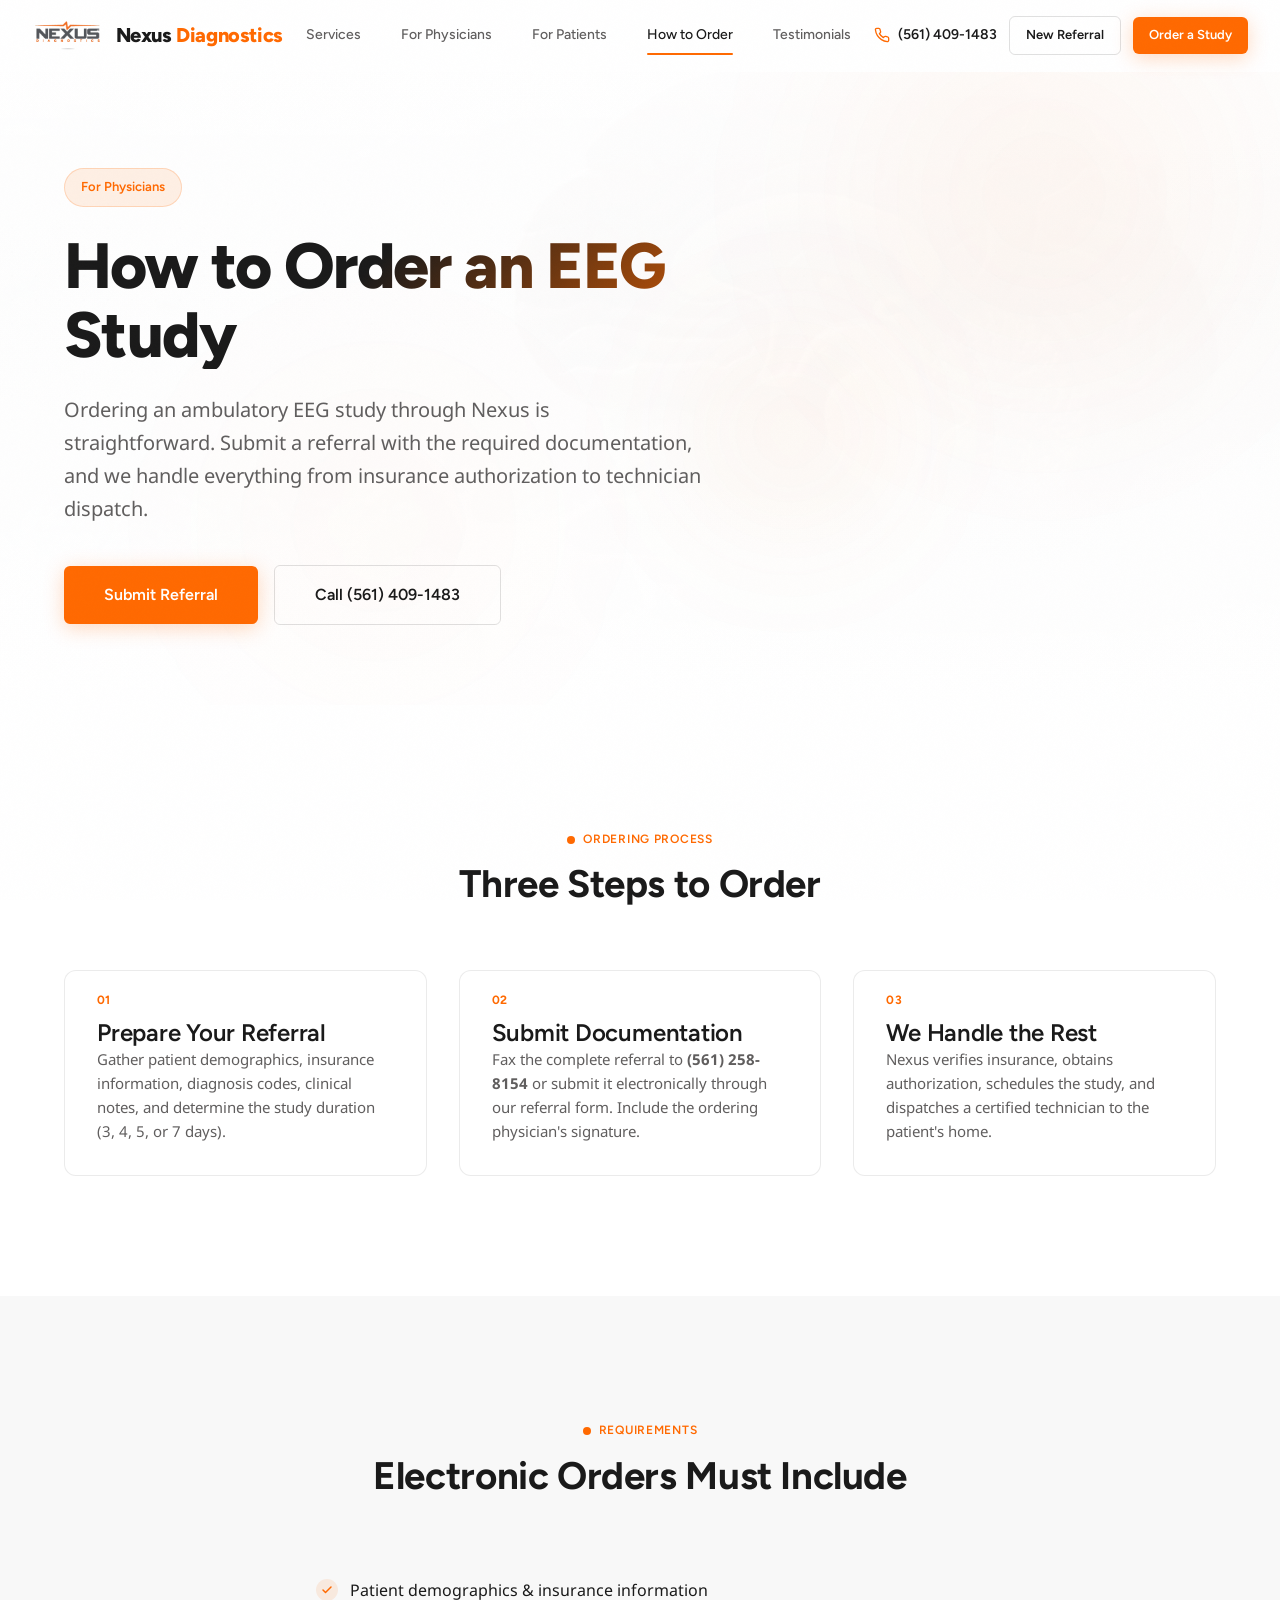
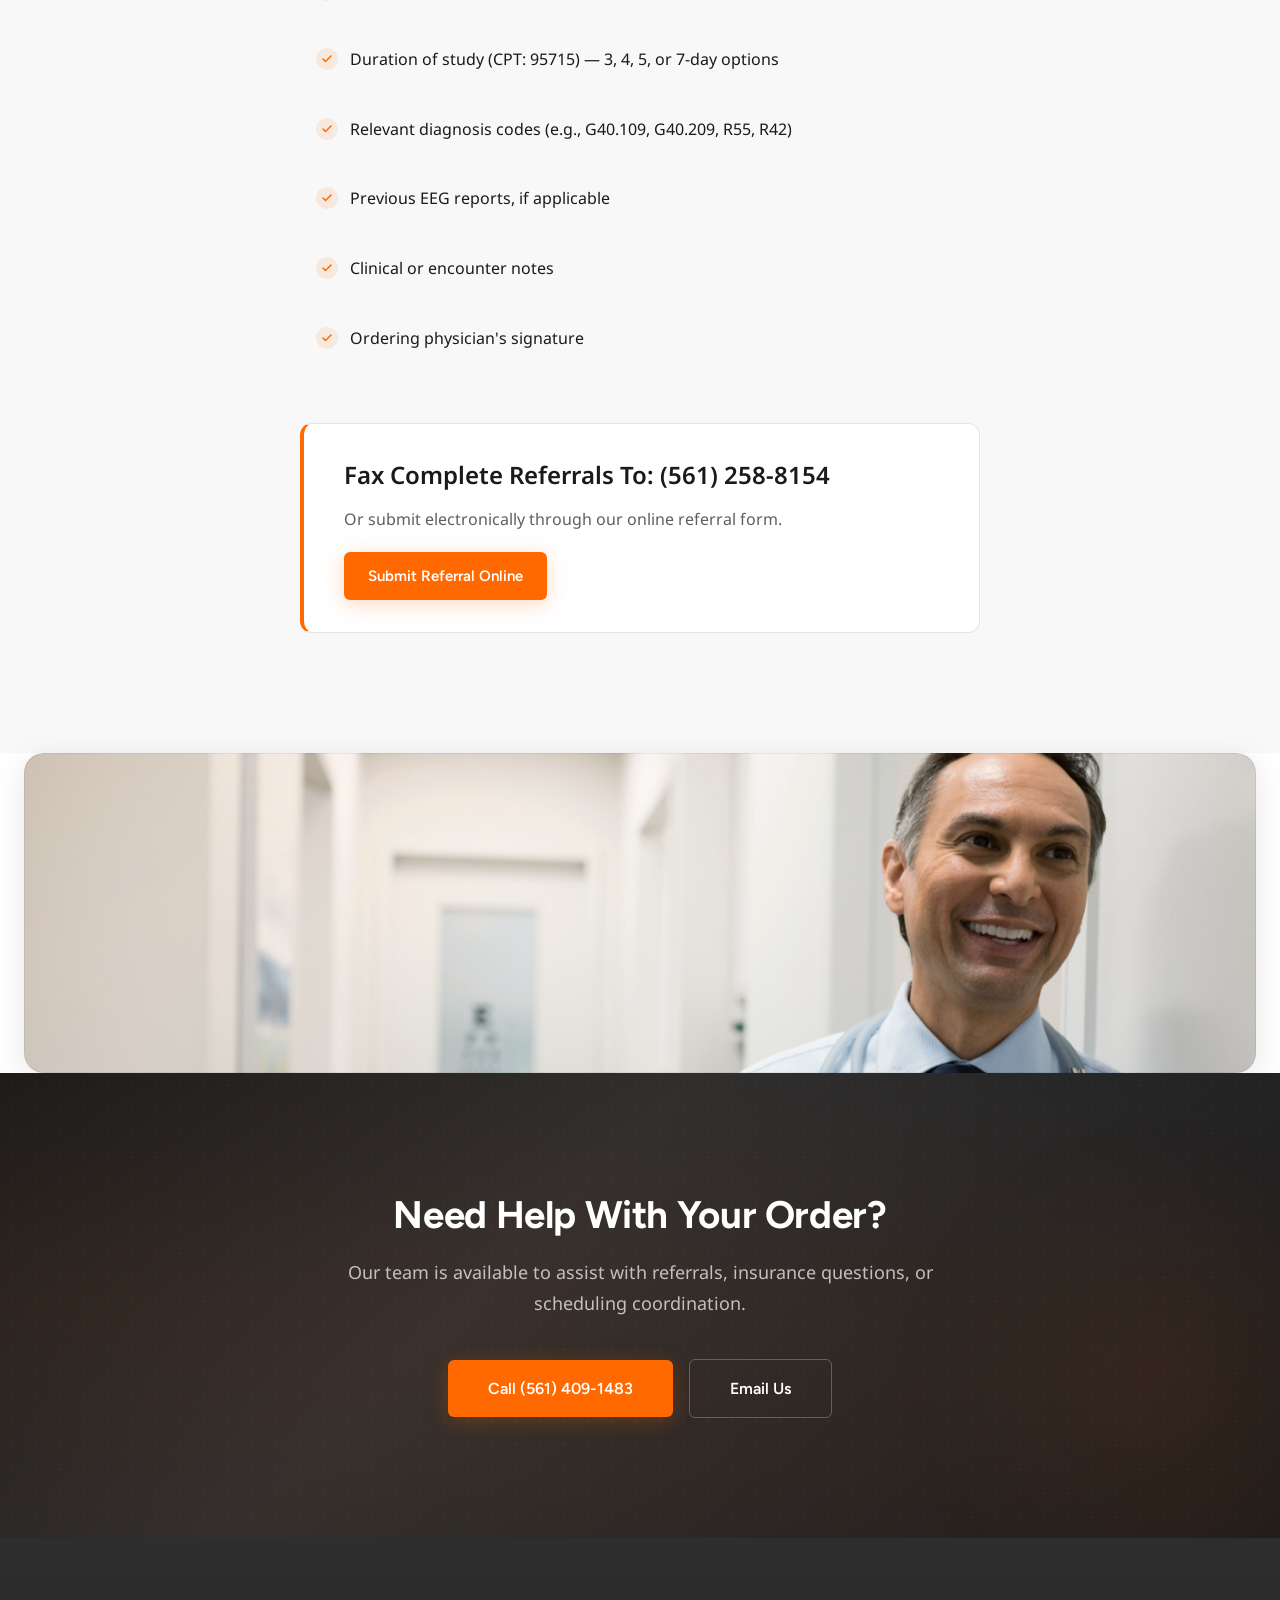
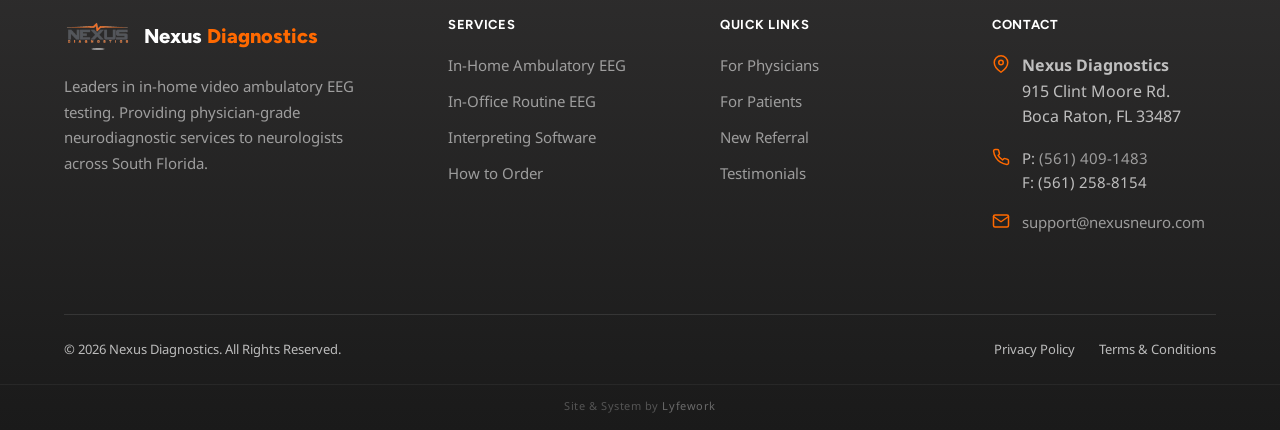
==== commit ca501933: "Clinical Luxe visual overhaul — spectacular enhancements - Animated gradient mesh on all hero sectio" ====
--- a/pages/ordering.html
+++ b/pages/ordering.html
@@ -149,10 +149,14 @@
           loading="eager"
         />
       </div>
+        <!-- Animated Gradient Mesh -->
+        <div class="hero-mesh" aria-hidden="true">
+          <div class="hero-mesh-orb"></div>
+        </div>
       <div class="container">
         <div class="hero-content" style="max-width: 720px">
-          <div class="hero-badge reveal">For Physicians</div>
-          <h1 class="h-display hero-title blur-reveal">
+          <div class="hero-badge hero-badge-float reveal">For Physicians</div>
+          <h1 class="h-display hero-title blur-reveal gradient-text">
             How to Order an EEG Study
           </h1>
           <p class="hero-subtitle reveal">
@@ -163,7 +167,7 @@
           <div class="hero-actions reveal">
             <a
               href="referral.html"
-              class="btn btn-primary btn-lg btn-shine btn-magnetic"
+              class="btn btn-primary btn-lg btn-shine btn-magnetic btn-pulse"
               >Submit Referral</a
             >
             <a href="tel:5614091483" class="btn btn-outline btn-lg"
--- a/css/main.css
+++ b/css/main.css
@@ -2151,6 +2151,380 @@
   top: var(--space-3);
 }
 
+/* ============================================================
+   SPECTACULAR ENHANCEMENTS — Clinical Luxe Edition
+   ============================================================ */
+
+/* --- Animated Gradient Mesh (Hero Background) --- */
+.hero-mesh {
+  position: absolute;
+  inset: 0;
+  z-index: 0;
+  overflow: hidden;
+  pointer-events: none;
+}
+.hero-mesh::before,
+.hero-mesh::after {
+  content: "";
+  position: absolute;
+  border-radius: 50%;
+  filter: blur(80px);
+  opacity: 0.5;
+  animation-timing-function: ease-in-out;
+  animation-iteration-count: infinite;
+  animation-direction: alternate;
+}
+.hero-mesh::before {
+  width: 600px;
+  height: 600px;
+  background: radial-gradient(
+    circle,
+    rgba(255, 105, 0, 0.12) 0%,
+    transparent 70%
+  );
+  top: -15%;
+  right: -5%;
+  animation: meshFloat1 12s infinite alternate;
+}
+.hero-mesh::after {
+  width: 500px;
+  height: 500px;
+  background: radial-gradient(
+    circle,
+    rgba(255, 105, 0, 0.06) 0%,
+    transparent 70%
+  );
+  bottom: -10%;
+  left: 10%;
+  animation: meshFloat2 15s infinite alternate;
+}
+.hero-mesh-orb {
+  position: absolute;
+  width: 300px;
+  height: 300px;
+  border-radius: 50%;
+  background: radial-gradient(
+    circle,
+    rgba(255, 140, 50, 0.08) 0%,
+    transparent 70%
+  );
+  filter: blur(60px);
+  top: 40%;
+  left: 50%;
+  animation: meshFloat3 10s ease-in-out infinite alternate;
+}
+
+@keyframes meshFloat1 {
+  0% {
+    transform: translate(0, 0) scale(1);
+  }
+  100% {
+    transform: translate(-40px, 30px) scale(1.15);
+  }
+}
+@keyframes meshFloat2 {
+  0% {
+    transform: translate(0, 0) scale(1);
+  }
+  100% {
+    transform: translate(30px, -20px) scale(1.1);
+  }
+}
+@keyframes meshFloat3 {
+  0% {
+    transform: translate(-50%, -50%) scale(1);
+  }
+  100% {
+    transform: translate(-45%, -55%) scale(1.2);
+  }
+}
+
+/* --- Gradient Text --- */
+.gradient-text {
+  background: linear-gradient(
+    135deg,
+    var(--color-text) 0%,
+    var(--color-text) 40%,
+    var(--color-primary) 100%
+  );
+  -webkit-background-clip: text;
+  background-clip: text;
+  -webkit-text-fill-color: transparent;
+}
+.gradient-text-hero {
+  background: linear-gradient(
+    135deg,
+    var(--color-gray-900) 0%,
+    var(--color-gray-800) 50%,
+    var(--color-primary) 100%
+  );
+  -webkit-background-clip: text;
+  background-clip: text;
+  -webkit-text-fill-color: transparent;
+}
+
+/* --- Section Wave Dividers --- */
+.wave-divider {
+  position: relative;
+  width: 100%;
+  overflow: hidden;
+  line-height: 0;
+  margin-top: -1px;
+}
+.wave-divider svg {
+  display: block;
+  width: 100%;
+  height: 48px;
+}
+.wave-divider-flip {
+  transform: scaleY(-1);
+  margin-bottom: -1px;
+  margin-top: 0;
+}
+@media (max-width: 768px) {
+  .wave-divider svg {
+    height: 28px;
+  }
+}
+
+/* --- Glassmorphism Stats --- */
+.stats-glass {
+  background: rgba(255, 255, 255, 0.6);
+  backdrop-filter: blur(20px);
+  -webkit-backdrop-filter: blur(20px);
+  border: 1px solid rgba(255, 255, 255, 0.3);
+  border-radius: var(--radius-xl);
+  padding: var(--space-8) var(--space-7);
+  box-shadow:
+    0 8px 32px rgba(0, 0, 0, 0.06),
+    inset 0 1px 0 rgba(255, 255, 255, 0.5);
+  position: relative;
+  overflow: hidden;
+}
+.stats-glass::before {
+  content: "";
+  position: absolute;
+  top: 0;
+  left: 0;
+  right: 0;
+  height: 1px;
+  background: linear-gradient(
+    90deg,
+    transparent,
+    rgba(255, 255, 255, 0.8),
+    transparent
+  );
+}
+.section-alt .stats-glass {
+  background: rgba(255, 255, 255, 0.85);
+}
+
+/* --- Pulsing CTA Effect --- */
+.btn-pulse {
+  animation: btnPulse 2.5s ease-in-out infinite;
+}
+@keyframes btnPulse {
+  0%,
+  100% {
+    box-shadow: 0 4px 20px rgba(255, 105, 0, 0.25);
+  }
+  50% {
+    box-shadow:
+      0 4px 30px rgba(255, 105, 0, 0.45),
+      0 0 0 8px rgba(255, 105, 0, 0.08);
+  }
+}
+
+/* --- Floating Badge Animation --- */
+.hero-badge-float {
+  animation: badgeFloat 3s ease-in-out infinite;
+}
+@keyframes badgeFloat {
+  0%,
+  100% {
+    transform: translateY(0);
+  }
+  50% {
+    transform: translateY(-4px);
+  }
+}
+
+/* --- Enhanced Service Cards (Glassmorphism border glow) --- */
+.service-card::after {
+  content: "";
+  position: absolute;
+  inset: -1px;
+  border-radius: var(--radius-lg);
+  background: linear-gradient(
+    135deg,
+    transparent 40%,
+    rgba(255, 105, 0, 0.15) 100%
+  );
+  z-index: -1;
+  opacity: 0;
+  transition: opacity var(--duration-slow) var(--ease-out);
+}
+.service-card:hover::after {
+  opacity: 1;
+}
+
+/* --- Draw-on-Scroll Timeline --- */
+.timeline-draw::before {
+  background: linear-gradient(
+    180deg,
+    var(--color-primary) var(--timeline-progress, 0%),
+    var(--color-gray-200) var(--timeline-progress, 0%)
+  );
+  transition: none;
+}
+.timeline-draw .timeline-dot {
+  transition: all var(--duration-base) var(--ease-out);
+}
+.timeline-draw .timeline-item.is-active .timeline-dot {
+  background: var(--color-primary);
+  box-shadow: 0 0 0 4px rgba(255, 105, 0, 0.15);
+}
+
+/* --- Enhanced Process Step Cards --- */
+.process-step::after {
+  content: "";
+  position: absolute;
+  top: 0;
+  left: 0;
+  width: 3px;
+  height: 0;
+  background: var(--color-primary);
+  border-radius: 0 0 2px 2px;
+  transition: height var(--duration-slow) var(--ease-out);
+}
+.process-step:hover::after {
+  height: 100%;
+}
+
+/* --- Animated Section Label Accent --- */
+.label::before {
+  content: "";
+  display: inline-block;
+  width: 8px;
+  height: 8px;
+  border-radius: 50%;
+  background: var(--color-primary);
+  margin-right: var(--space-2);
+  vertical-align: middle;
+  animation: labelPulse 2s ease-in-out infinite;
+}
+@keyframes labelPulse {
+  0%,
+  100% {
+    opacity: 1;
+    transform: scale(1);
+  }
+  50% {
+    opacity: 0.5;
+    transform: scale(0.8);
+  }
+}
+
+/* --- Enhanced CTA Section (Aurora) --- */
+.cta-section::after {
+  content: "";
+  position: absolute;
+  bottom: -20%;
+  right: -10%;
+  width: 500px;
+  height: 500px;
+  border-radius: 50%;
+  background: radial-gradient(
+    circle,
+    rgba(255, 105, 0, 0.08) 0%,
+    transparent 60%
+  );
+  filter: blur(60px);
+  animation: ctaOrb 6s ease-in-out infinite alternate;
+  pointer-events: none;
+}
+@keyframes ctaOrb {
+  0% {
+    transform: translate(0, 0);
+  }
+  100% {
+    transform: translate(-20px, -30px);
+  }
+}
+
+/* --- Feature Icon Hover Glow --- */
+.feature-icon {
+  transition: all var(--duration-base) var(--ease-out);
+}
+.feature-item:hover .feature-icon {
+  background: var(--color-primary);
+  color: var(--color-white);
+  box-shadow: 0 4px 16px rgba(255, 105, 0, 0.3);
+}
+
+/* --- Enhanced Section Image (parallax-ready) --- */
+.section-image::after {
+  content: "";
+  position: absolute;
+  inset: 0;
+  border-radius: var(--radius-lg);
+  box-shadow: inset 0 0 0 1px rgba(0, 0, 0, 0.06);
+  pointer-events: none;
+}
+
+/* --- Scroll Progress Enhancement --- */
+.scroll-progress {
+  background: linear-gradient(
+    90deg,
+    var(--color-primary),
+    var(--color-primary-light)
+  );
+  box-shadow: 0 0 8px rgba(255, 105, 0, 0.4);
+}
+
+/* --- Enhanced Accordion Hover --- */
+.accordion-item {
+  transition: all var(--duration-base) var(--ease-out);
+}
+.accordion-item:hover {
+  border-color: var(--color-primary-20);
+  box-shadow: var(--shadow-sm);
+}
+
+/* --- Checklist Item Hover Enhancement --- */
+.checklist-item {
+  transition: all var(--duration-base) var(--ease-out);
+  border-radius: var(--radius-sm);
+}
+.checklist-item:hover .checklist-icon {
+  background: var(--color-primary);
+  color: var(--color-white);
+}
+
+/* --- Spec Item Gradient Border on Hover --- */
+.spec-item {
+  position: relative;
+  overflow: hidden;
+}
+.spec-item::before {
+  content: "";
+  position: absolute;
+  top: 0;
+  left: 0;
+  width: 3px;
+  height: 0;
+  background: var(--color-primary);
+  transition: height var(--duration-slow) var(--ease-out);
+}
+.spec-item:hover::before {
+  height: 100%;
+}
+
+/* --- Footer Enhanced --- */
+.site-footer {
+  background: linear-gradient(180deg, var(--color-gray-900) 0%, #1a1a1a 100%);
+}
+
 /* --- Print --- */
 @media print {
   .site-header,
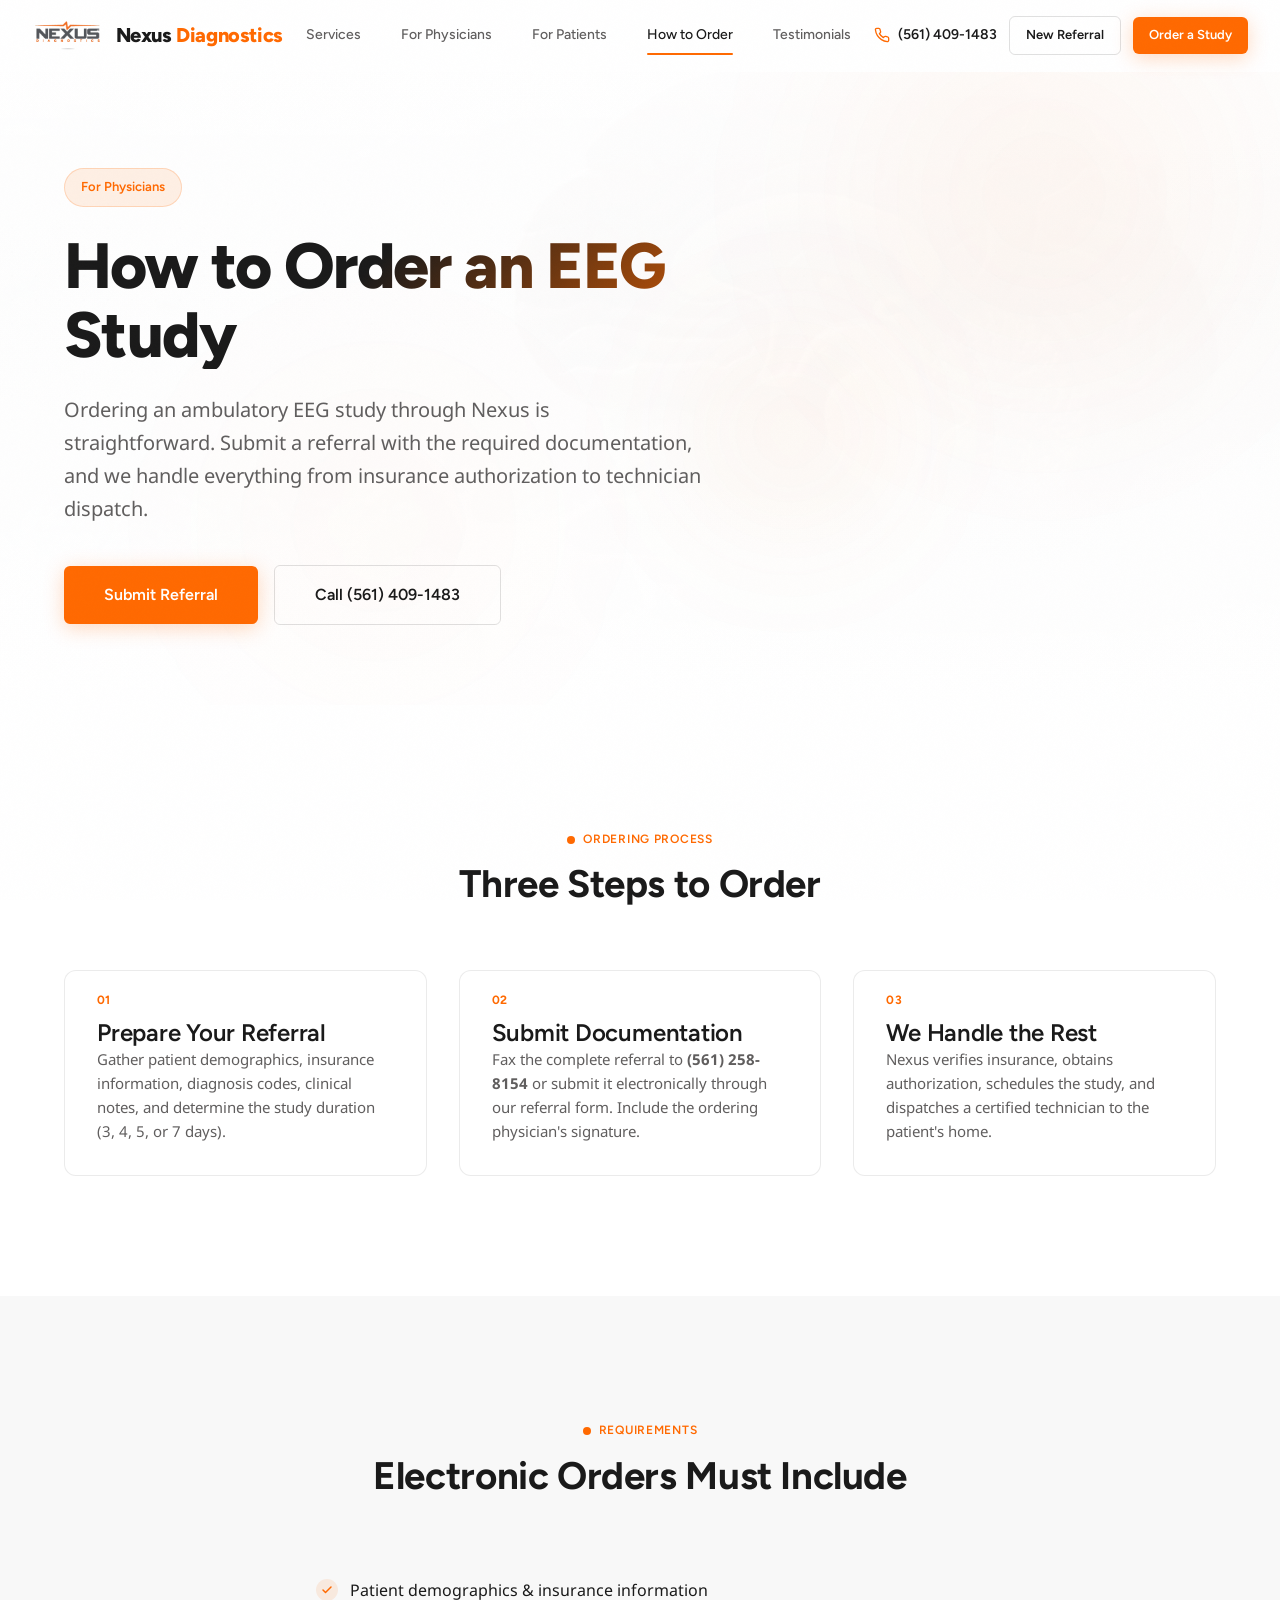
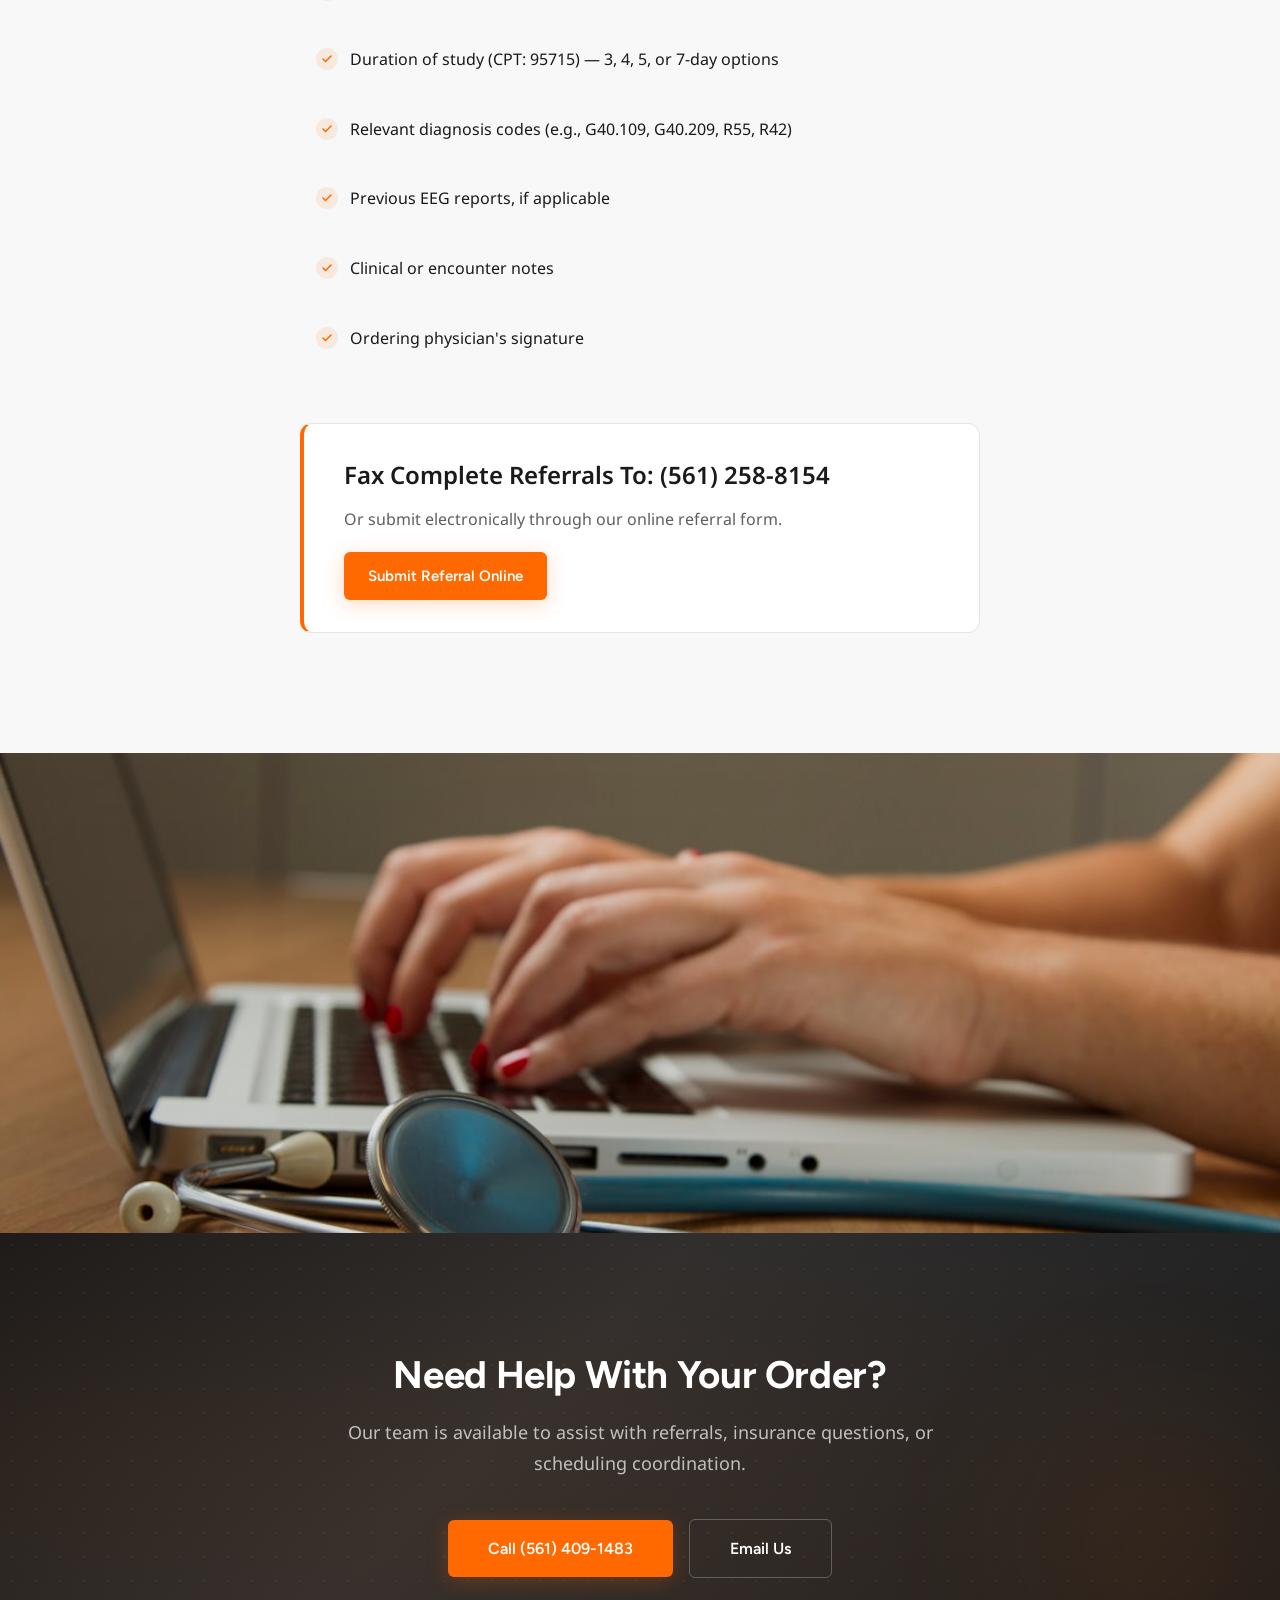
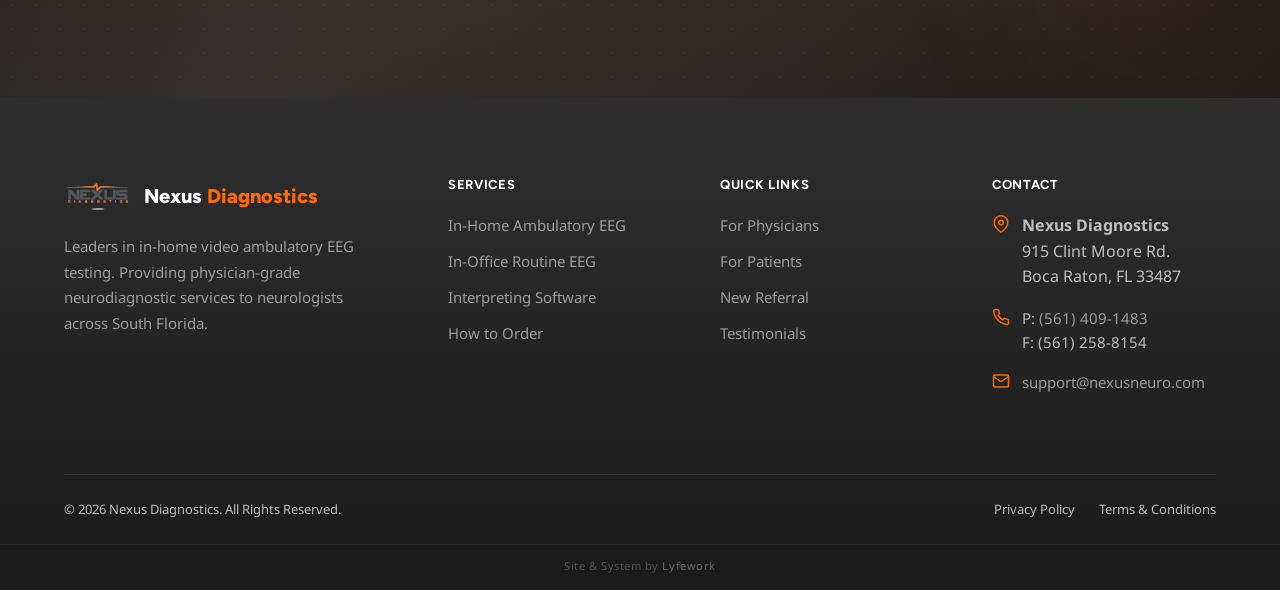
==== commit 7ae753a2: "Bigger images throughout — full-bleed banners, taller sections, all 11 photos used - Added full-widt" ====
--- a/pages/ordering.html
+++ b/pages/ordering.html
@@ -377,21 +377,10 @@
       </div>
     </section>
 
-    <div style="padding: 0 var(--space-6); max-width: 1400px; margin: 0 auto">
-      <div
-        class="section-image reveal"
-        style="max-height: 300px; overflow: hidden"
-      >
-        <img
-          src="../assets/images/physician-consult.jpg"
-          alt="Physician ordering an ambulatory EEG study"
-          width="1200"
-          height="300"
-          loading="lazy"
-          style="object-position: center 30%"
-        />
-        <div class="section-image-overlay"></div>
-      </div>
+    <!-- Full-Bleed Image Banner -->
+    <div class="image-banner reveal">
+      <img src="../assets/images/eeg-home-setup.jpg" alt="Nexus technician setting up in-home ambulatory EEG equipment" width="1200" height="480" loading="lazy" />
+      <div class="image-banner-overlay"></div>
     </div>
 
     <!-- CTA Section -->
--- a/css/main.css
+++ b/css/main.css
@@ -1905,12 +1905,14 @@
   overflow: hidden;
   box-shadow: var(--shadow-xl);
   position: relative;
+  min-height: 420px;
 }
 .hero-image img {
   width: 100%;
   height: 100%;
   object-fit: cover;
   display: block;
+  min-height: 420px;
 }
 .hero-image::after {
   content: "";
@@ -1935,6 +1937,98 @@
   object-fit: cover;
   display: block;
   min-height: 320px;
+}
+
+/* Full-bleed image banner (edge-to-edge) */
+.image-banner {
+  position: relative;
+  width: 100%;
+  overflow: hidden;
+  max-height: 480px;
+}
+.image-banner img {
+  width: 100%;
+  height: 480px;
+  object-fit: cover;
+  display: block;
+}
+.image-banner-overlay {
+  position: absolute;
+  inset: 0;
+  background: linear-gradient(
+    180deg,
+    rgba(0, 0, 0, 0.02) 0%,
+    rgba(0, 0, 0, 0.15) 100%
+  );
+  pointer-events: none;
+}
+@media (max-width: 768px) {
+  .image-banner,
+  .image-banner img {
+    max-height: 280px;
+    height: 280px;
+  }
+}
+
+/* Tall side image (for 2-col layouts) */
+.image-tall {
+  position: relative;
+  border-radius: var(--radius-lg);
+  overflow: hidden;
+  min-height: 480px;
+  box-shadow: var(--shadow-xl);
+}
+.image-tall img {
+  width: 100%;
+  height: 100%;
+  object-fit: cover;
+  display: block;
+  min-height: 480px;
+}
+.image-tall::after {
+  content: "";
+  position: absolute;
+  inset: 0;
+  border-radius: var(--radius-lg);
+  box-shadow: inset 0 0 0 1px rgba(0, 0, 0, 0.06);
+  pointer-events: none;
+}
+@media (max-width: 768px) {
+  .image-tall {
+    min-height: 320px;
+  }
+  .image-tall img {
+    min-height: 320px;
+  }
+}
+
+/* Image with rounded corners inside container */
+.image-showcase {
+  position: relative;
+  border-radius: var(--radius-xl);
+  overflow: hidden;
+  box-shadow: var(--shadow-xl);
+}
+.image-showcase img {
+  width: 100%;
+  height: 420px;
+  object-fit: cover;
+  display: block;
+}
+.image-showcase-overlay {
+  position: absolute;
+  inset: 0;
+  background: linear-gradient(
+    135deg,
+    rgba(255, 105, 0, 0.06) 0%,
+    transparent 50%
+  );
+  pointer-events: none;
+}
+@media (max-width: 768px) {
+  .image-showcase img {
+    height: 260px;
+  }
 }
 .section-image-overlay {
   position: absolute;
